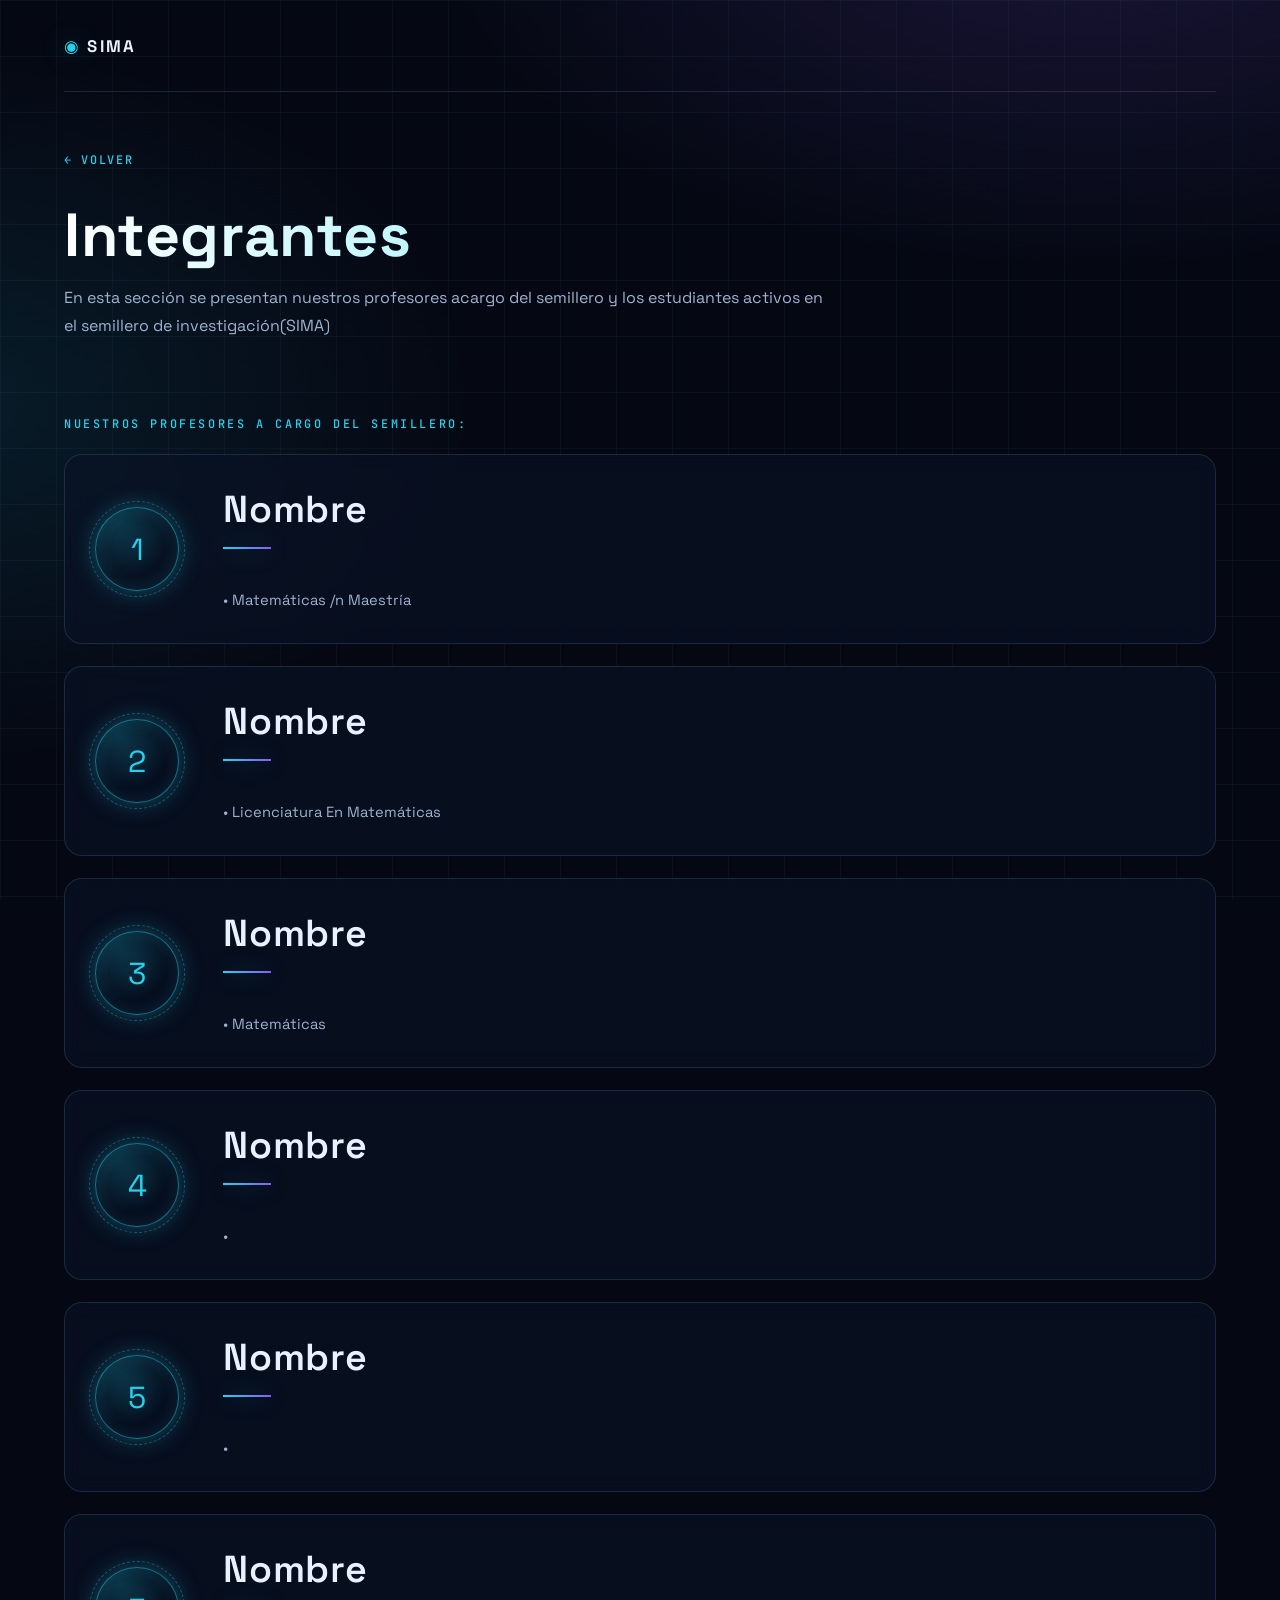
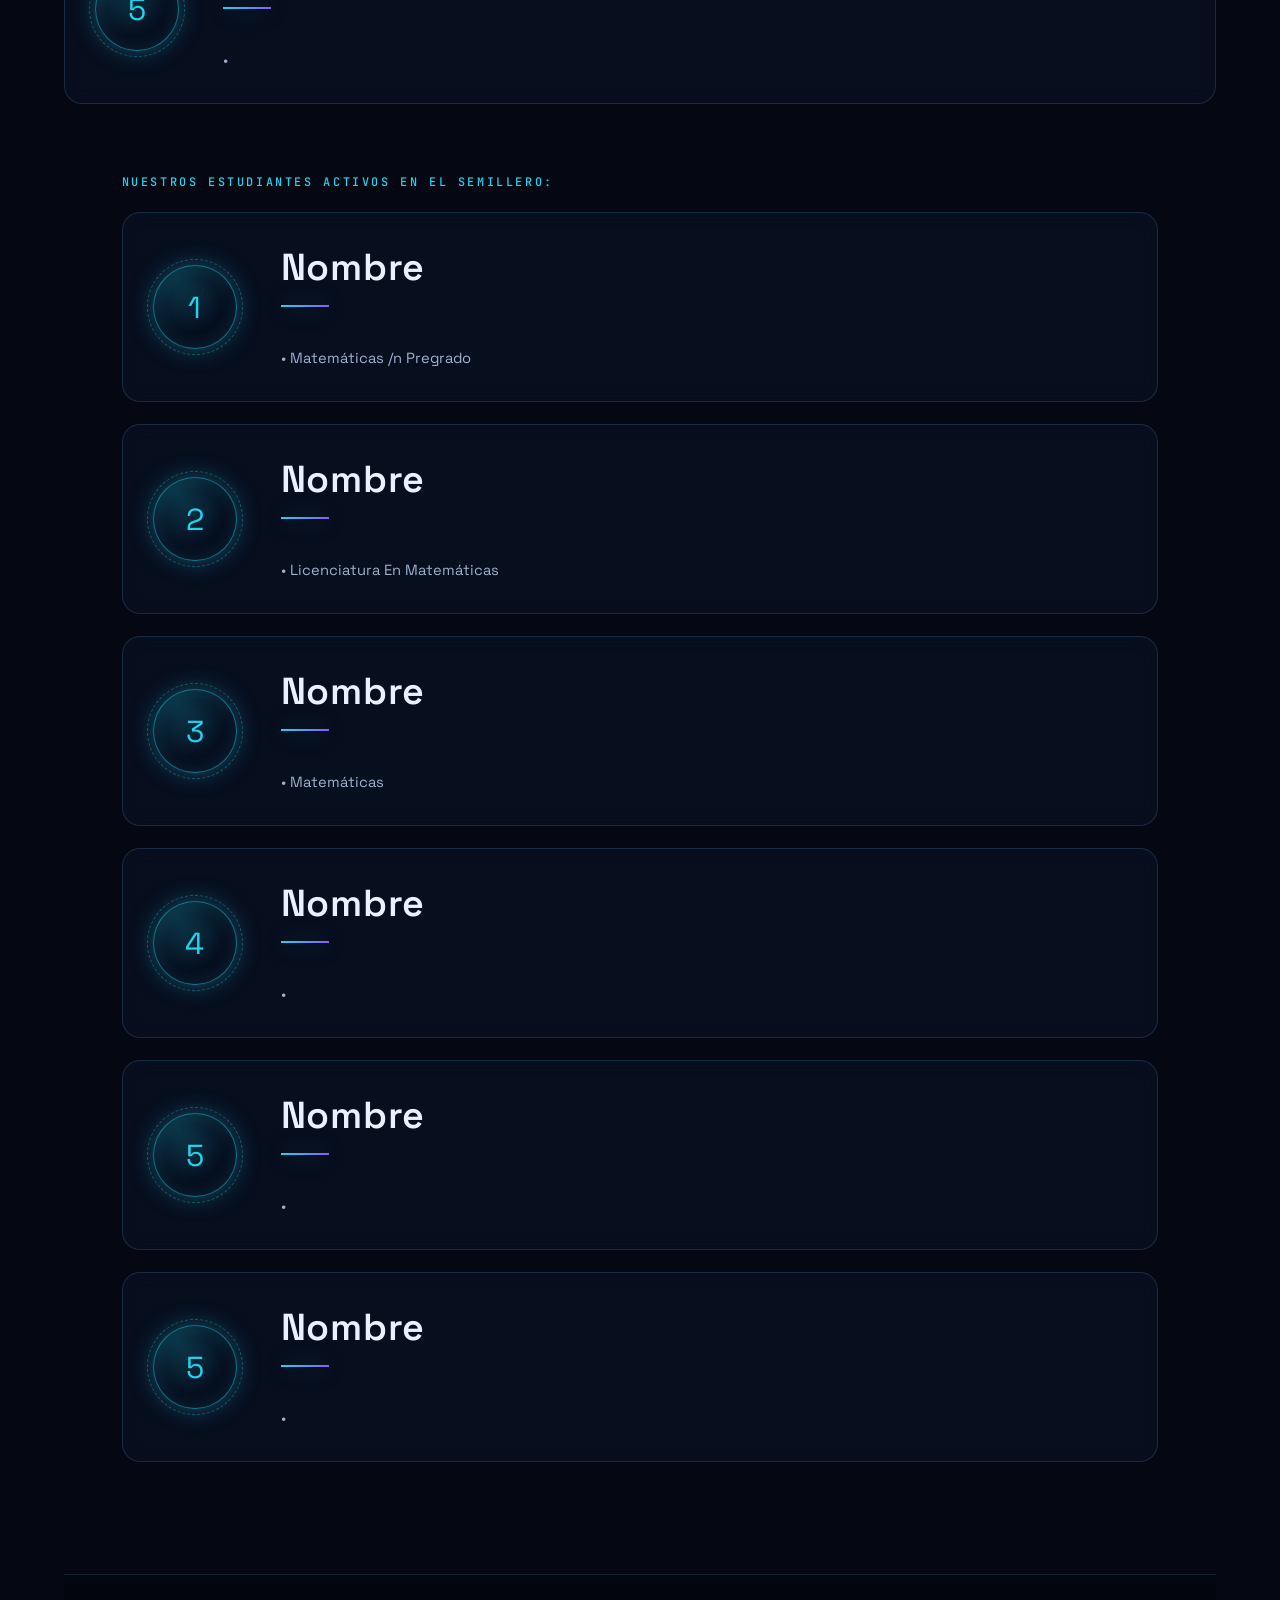
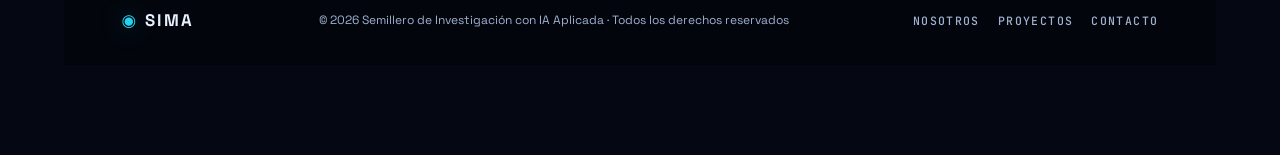
==== Integrantes.html @ 54bf596f "Update Integrantes.html cambio #111" ====
<!DOCTYPE html>
<html lang="es">
<head>
  <meta charset="UTF-8">
  <meta name="viewport" content="width=device-width, initial-scale=1.0">
  <title>Integrantes · Semillero de investigación con inteligencia artificial aplicada</title>

  <link rel="preconnect" href="https://fonts.googleapis.com">
  <link rel="preconnect" href="https://fonts.gstatic.com" crossorigin>
  <link href="https://fonts.googleapis.com/css2?family=JetBrains+Mono:wght@400;500;600;700&family=Space+Grotesk:wght@400;500;600;700&display=swap" rel="stylesheet">

  <link rel="stylesheet" href="style.css">
</head>

<body>

<nav class="nav container">
  <a class="brand" href="index.html">◉ <span>SIMA</span></a>
</nav>

<div class="container project-page-header">
  <a class="back-link" href="index.html#proyectos">← Volver</a>
  <div class="project-intro">
    <h1>Integrantes</h1>
    <p>En esta sección se presentan nuestros profesores acargo del semillero y los estudiantes activos en el semillero de investigación(SIMA) </p>
  </div>
</div>

<main class="container project-list">
  <h2 class="list-title">Nuestros Profesores A Cargo Del Semillero:</h2>

  <section class="info-section" id="nombre-1">
    <div class="info-icon">1</div>
    <div class="info-copy">
      <h2>Nombre</h2>
      <p>
• Matemáticas /n Maestría     
      </p>
    </div>
  </section>

  <section class="info-section" id="nombre-2">
    <div class="info-icon">2</div>
    <div class="info-copy">
      <h2>Nombre</h2>
      <p>
• Licenciatura En Matemáticas
      </p>
    </div>
  </section>

  <section class="info-section" id="nombre-3">
    <div class="info-icon">3</div>
    <div class="info-copy">
      <h2>Nombre</h2>
      <p>
• Matemáticas
      </p>
    </div>
  </section>

  <section class="info-section" id="nombre-4">
    <div class="info-icon">4</div>
    <div class="info-copy">
      <h2>Nombre</h2>
      <p>
• 
      </p>
    </div>
  </section>

  <section class="info-section" id="nombre-5">
    <div class="info-icon">5</div>
    <div class="info-copy">
      <h2>Nombre</h2>
      <p>
• 
      </p>
    </div>
  </section>

  <section class="info-section" id="nombre-6">
    <div class="info-icon">5</div>
    <div class="info-copy">
      <h2>Nombre</h2>
      <p>
• 
      </p>
    </div>
  </section>



<main class="container project-list">
  <h2 class="list-title">Nuestros Estudiantes Activos en El Semillero:</h2>

  <section class="info-section" id="nombre-1">
    <div class="info-icon">1</div>
    <div class="info-copy">
      <h2>Nombre</h2>
      <p>
• Matemáticas /n Pregrado     
      </p>
    </div>
  </section>
    <section class="info-section" id="nombre-2">
    <div class="info-icon">2</div>
    <div class="info-copy">
      <h2>Nombre</h2>
      <p>
• Licenciatura En Matemáticas
      </p>
    </div>
  </section>

  <section class="info-section" id="nombre-3">
    <div class="info-icon">3</div>
    <div class="info-copy">
      <h2>Nombre</h2>
      <p>
• Matemáticas
      </p>
    </div>
  </section>

  <section class="info-section" id="nombre-4">
    <div class="info-icon">4</div>
    <div class="info-copy">
      <h2>Nombre</h2>
      <p>
• 
      </p>
    </div>
  </section>

  <section class="info-section" id="nombre-5">
    <div class="info-icon">5</div>
    <div class="info-copy">
      <h2>Nombre</h2>
      <p>
• 
      </p>
    </div>
  </section>

  <section class="info-section" id="nombre-6">
    <div class="info-icon">5</div>
    <div class="info-copy">
      <h2>Nombre</h2>
      <p>
• 
      </p>
    </div>
  </section>

  
</main>

<footer>
  <div class="container footer-content">
    <div class="brand">◉ <span>SIMA</span></div>
    <p>© 2026 Semillero de Investigación con IA Aplicada · Todos los derechos reservados</p>
    <div class="footer-links">
      <a href="index.html#quienes-somos">Nosotros</a>
      <a href="index.html#proyectos">Proyectos</a>
      <a href="index.html#contactos">Contacto</a>
    </div>
  </div>
</footer>

</body>
</html>
---- style.css ----
:root {
  --bg: #050813;
  --panel: rgba(11, 18, 38, .62);
  --line: rgba(120, 200, 255, .16);
  --line-strong: rgba(34, 211, 238, .5);

  --cyan: #22d3ee;
  --blue: #3b82f6;
  --violet: #8b5cf6;

  --text: #e8f1ff;
  --muted: #9fb2d0;

  --glow: 0 0 24px rgba(34, 211, 238, .35);

  --font-sans: "Space Grotesk", "Segoe UI", system-ui, sans-serif;
  --font-mono: "JetBrains Mono", ui-monospace, "Cascadia Code", Consolas, monospace;
}

/* ---------- Base ---------- */

* {
  box-sizing: border-box;
}

html {
  scroll-behavior: smooth;
}

body {
  margin: 0;
  color: var(--text);
  font-family: var(--font-sans);
  -webkit-font-smoothing: antialiased;
  background:
    radial-gradient(1100px 600px at 85% -10%, rgba(139, 92, 246, .16), transparent 60%),
    radial-gradient(900px 600px at -5% 45%, rgba(34, 211, 238, .10), transparent 60%),
    linear-gradient(rgba(120, 200, 255, .045) 1px, transparent 1px) 0 0 / 56px 56px,
    linear-gradient(90deg, rgba(120, 200, 255, .045) 1px, transparent 1px) 0 0 / 56px 56px,
    var(--bg);
  background-attachment: fixed;
}

.container {
  width: min(1180px, 90%);
  margin: auto;
}

a {
  color: inherit;
  text-decoration: none;
}

:focus-visible {
  outline: 2px solid var(--cyan);
  outline-offset: 3px;
}

::selection {
  background: rgba(34, 211, 238, .35);
  color: #fff;
}

/* Esquinas tipo HUD (se reutilizan en tarjetas, imágenes, formulario y modal) */
.destination-card::after,
.info-image::after,
.contact-form::after,
.card-modal::after {
  content: "";
  position: absolute;
  inset: 8px;
  pointer-events: none;
  opacity: .75;
  background:
    linear-gradient(var(--cyan), var(--cyan)) top left / 16px 1px no-repeat,
    linear-gradient(var(--cyan), var(--cyan)) top left / 1px 16px no-repeat,
    linear-gradient(var(--cyan), var(--cyan)) bottom right / 16px 1px no-repeat,
    linear-gradient(var(--cyan), var(--cyan)) bottom right / 1px 16px no-repeat;
}

/* ---------- Hero ---------- */

.hero {
  min-height: 780px;
  position: relative;
  isolation: isolate;
  background:
    radial-gradient(800px 480px at 8% 6%, rgba(34, 211, 238, .22), transparent 60%),
    radial-gradient(760px 480px at 92% 16%, rgba(139, 92, 246, .28), transparent 60%),
    linear-gradient(
      180deg,
      rgba(5, 8, 19, .5) 0%,
      rgba(6, 12, 34, .55) 45%,
      var(--bg) 98%
    ),
    url("https://images.unsplash.com/photo-1523961131990-5ea7c61b2107?auto=format&fit=crop&w=2000&q=90") center / cover;
}

/* Líneas de escaneo muy sutiles */
.hero::after {
  content: "";
  position: absolute;
  inset: 0;
  z-index: -1;
  pointer-events: none;
  background: repeating-linear-gradient(
    0deg,
    rgba(160, 220, 255, .035) 0 1px,
    transparent 1px 4px
  );
}

.nav {
  height: 92px;
  display: flex;
  align-items: center;
  justify-content: space-between;
  gap: 25px;
  position: relative;
  z-index: 2;
  border-bottom: 1px solid var(--line);
}

.brand {
  font-weight: 700;
  letter-spacing: .14em;
  font-size: 1.05rem;
  white-space: nowrap;
  color: var(--cyan);
  text-shadow: var(--glow);
}

.brand span {
  color: var(--text);
  text-shadow: none;
}

.nav-links {
  display: flex;
  gap: 24px;
  font: 500 .74rem var(--font-mono);
  letter-spacing: .14em;
  text-transform: uppercase;
  color: var(--muted);
}

.nav-links a {
  position: relative;
  padding: 6px 0;
  transition: color .25s;
}

.nav-links a::after {
  content: "";
  position: absolute;
  left: 0;
  bottom: 0;
  width: 100%;
  height: 1px;
  background: var(--cyan);
  box-shadow: var(--glow);
  transform: scaleX(0);
  transform-origin: left;
  transition: transform .25s;
}

.nav-links a:hover {
  color: var(--text);
}

.nav-links a:hover::after {
  transform: scaleX(1);
}

.hero-content {
  padding-top: 52px;
  position: relative;
  z-index: 1;
}

.eyebrow {
  display: flex;
  align-items: center;
  gap: 12px;
  margin: 0 0 14px;
  font: 500 .7rem var(--font-mono);
  letter-spacing: .28em;
  text-transform: uppercase;
  color: var(--cyan);
}

.eyebrow::before {
  content: "";
  width: 34px;
  height: 1px;
  background: var(--cyan);
  box-shadow: var(--glow);
}

.hero h1 {
  margin: 0;
  font-family: var(--font-sans);
  font-weight: 700;
  font-size: clamp(5rem, 13vw, 11rem);
  line-height: .9;
  letter-spacing: .02em;
  background: linear-gradient(100deg, #ffffff 0%, #a5f3fc 32%, #22d3ee 58%, #8b5cf6 100%);
  -webkit-background-clip: text;
  background-clip: text;
  -webkit-text-fill-color: transparent;
  color: transparent;
  filter: drop-shadow(0 0 28px rgba(34, 211, 238, .35));
}

.hero-copy {
  max-width: 460px;
  margin: 22px 0;
  padding-left: 16px;
  border-left: 2px solid var(--cyan);
  font-size: 1.05rem;
  line-height: 1.6;
  color: #d4e3fb;
}

.socials {
  position: absolute;
  right: 4%;
  top: 130px;
  display: grid;
  gap: 14px;
  z-index: 2;
}

.socials a,
.social-row a {
  width: 36px;
  height: 36px;
  display: grid;
  place-items: center;
  color: var(--cyan);
  background: rgba(34, 211, 238, .06);
  border: 1px solid var(--line-strong);
  border-radius: 10px;
  transition: background .2s, box-shadow .2s, transform .2s;
}

.socials a:hover,
.social-row a:hover {
  background: rgba(34, 211, 238, .18);
  box-shadow: var(--glow);
  transform: translateY(-2px);
}

.destination-grid {
  display: grid;
  grid-template-columns: repeat(5, 1fr);
  gap: 16px;
  position: absolute;
  left: 50%;
  transform: translateX(-50%);
  bottom: 42px;
  counter-reset: card;
}

.destination-card {
  position: relative;
  height: 220px;
  padding: 20px;
  display: flex;
  align-items: end;
  overflow: hidden;
  cursor: pointer;
  background-size: cover;
  background-position: center;
  border: 1px solid var(--line);
  border-radius: 16px;
  counter-increment: card;
  transition: transform .25s, border-color .25s, box-shadow .25s;
}

/* Velo oscuro + tinte cian para que el texto siempre se lea */
.destination-card::before {
  content: "";
  position: absolute;
  inset: 0;
  background: linear-gradient(
    to top,
    rgba(5, 8, 19, .96) 6%,
    rgba(5, 8, 19, .45) 58%,
    rgba(34, 211, 238, .10) 100%
  );
}

.destination-card > div {
  position: relative;
  z-index: 1;
}

.destination-card:hover,
.destination-card:focus-visible {
  transform: translateY(-8px);
  border-color: var(--line-strong);
  box-shadow: 0 0 0 1px rgba(34, 211, 238, .25), 0 22px 50px -14px rgba(34, 211, 238, .4);
}

.destination-card h3 {
  margin: 0 0 7px;
  font-size: 1.05rem;
  font-weight: 600;
  letter-spacing: .01em;
}

.destination-card h3::before {
  display: block;
  margin-bottom: 6px;
  font: 500 .66rem var(--font-mono);
  letter-spacing: .22em;
  color: var(--cyan);
}

.destination-card p {
  margin: 0;
  font-size: .8rem;
  line-height: 1.5;
  color: #c3d4ee;
}

/* ---------- Secciones de información ---------- */

.main {
  padding: 56px 0 64px;
}

.main .container,
.project-list {
  counter-reset: sec;
}

.info-section {
  position: relative;
  display: grid;
  grid-template-columns: 100px 1.05fr 1fr;
  gap: 28px;
  align-items: center;
  margin-bottom: 22px;
  padding: 30px;
  background: var(--panel);
  backdrop-filter: blur(10px);
  border: 1px solid var(--line);
  border-radius: 18px;
  transition: border-color .25s, box-shadow .25s;
}

.info-section:hover {
  border-color: var(--line-strong);
  box-shadow: 0 0 0 1px rgba(34, 211, 238, .12), 0 26px 60px -26px rgba(34, 211, 238, .4);
}

.info-icon {
  position: relative;
  width: 84px;
  height: 84px;
  display: grid;
  place-items: center;
  font-size: 1.9rem;
  color: var(--cyan);
  text-shadow: var(--glow);
  background: radial-gradient(circle at 30% 20%, rgba(34, 211, 238, .2), transparent 62%);
  border: 1px solid var(--line-strong);
  border-radius: 50%;
  box-shadow: var(--glow), inset 0 0 18px rgba(34, 211, 238, .12);
}

/* Anillo giratorio alrededor del ícono */
.info-icon::after {
  content: "";
  position: absolute;
  inset: -7px;
  border: 1px dashed rgba(34, 211, 238, .35);
  border-radius: 50%;
  animation: spin 24s linear infinite;
}

@keyframes spin {
  to {
    transform: rotate(360deg);
  }
}

.info-copy h2,
.contact-info h2 {
  margin: 0;
  font-size: clamp(1.7rem, 3vw, 2.35rem);
  font-weight: 600;
  letter-spacing: .02em;
}

.info-copy h2::before {
  display: block;
  margin-bottom: 8px;
  font: 500 .72rem var(--font-mono);
  letter-spacing: .2em;
  color: var(--cyan);
}

.info-copy h2::after {
  content: "";
  display: block;
  width: 48px;
  height: 2px;
  margin: 14px 0;
  background: linear-gradient(90deg, var(--cyan), var(--violet));
  box-shadow: var(--glow);
}

.info-copy p {
  margin: 0;
  max-width: 520px;
  white-space: pre-line;
  font-size: .92rem;
  line-height: 1.7;
  color: var(--muted);
}

/* Título de sección que enlaza a su página: toda la tarjeta es clicable */
.section-link {
  color: inherit;
}

.section-link::after {
  content: "";
  position: absolute;
  inset: 0;
  z-index: 2;
  border-radius: 18px;
}

.section-link:focus-visible {
  outline: none;
}

.section-link:focus-visible::after {
  outline: 2px solid var(--cyan);
  outline-offset: 3px;
}

.section-link:hover h2 {
  color: var(--cyan);
}

.info-section:has(.section-link) .info-copy p::after {
  display: block;
  margin-top: 16px;
  font: 500 .7rem var(--font-mono);
  letter-spacing: .16em;
  text-transform: uppercase;
  color: var(--cyan);
}

.info-image {
  position: relative;
  height: 170px;
  overflow: hidden;
  background-position: center;
  background-size: cover;
  border: 1px solid var(--line);
  border-radius: 12px;
}

.info-image::before {
  content: "";
  position: absolute;
  inset: 0;
  background:
    linear-gradient(180deg, transparent 45%, rgba(5, 8, 19, .6)),
    linear-gradient(135deg, rgba(34, 211, 238, .16), rgba(139, 92, 246, .2));
}

/* ---------- Contacto ---------- */

.contact-section {
  padding: 90px 0;
  border-top: 1px solid var(--line);
  background:
    radial-gradient(700px 420px at 92% 100%, rgba(139, 92, 246, .26), transparent 60%),
    linear-gradient(90deg, rgba(5, 8, 19, .94), rgba(5, 8, 19, .7)),
    url("https://images.unsplash.com/photo-1655393001768-d946c97d6fd1?auto=format&fit=crop&w=2000&q=90") center / cover;
}

.contact-layout {
  display: grid;
  grid-template-columns: 1fr 1.2fr;
  gap: 70px;
}

/* (el nombre de clase se conserva por compatibilidad; ahora es una línea cian → violeta) */
.gold-line {
  width: 55px;
  height: 2px;
  margin: 15px 0 26px;
  background: linear-gradient(90deg, var(--cyan), var(--violet));
  box-shadow: var(--glow);
}

.contact-info ul {
  list-style: none;
  padding: 0;
  margin: 0;
  display: grid;
  gap: 19px;
  color: #d4e3fb;
}

.contact-info li span {
  display: inline-block;
  width: 28px;
  font-size: 1.2rem;
  color: var(--cyan);
}

.follow {
  margin-top: 34px;
  font: 500 .72rem var(--font-mono);
  letter-spacing: .16em;
  text-transform: uppercase;
  color: var(--muted);
}

.social-row {
  display: flex;
  gap: 12px;
}

.contact-form {
  position: relative;
  display: grid;
  gap: 12px;
  padding: 32px;
  background: rgba(10, 16, 36, .7);
  backdrop-filter: blur(12px);
  border: 1px solid var(--line);
  border-radius: 18px;
}

.contact-form h3 {
  margin: 0 0 8px;
  font-size: 1.55rem;
  font-weight: 600;
}

.contact-form input,
.contact-form textarea {
  width: 100%;
  padding: 13px 14px;
  font: inherit;
  font-size: .88rem;
  color: var(--text);
  background: rgba(5, 8, 19, .65);
  border: 1px solid var(--line);
  border-radius: 10px;
  outline: none;
  transition: border-color .2s, box-shadow .2s;
}

.contact-form input::placeholder,
.contact-form textarea::placeholder {
  color: #7f93b3;
}

.contact-form input:focus,
.contact-form textarea:focus {
  border-color: var(--cyan);
  box-shadow: 0 0 0 3px rgba(34, 211, 238, .18);
}

.contact-form button {
  padding: 14px;
  font: 700 .8rem var(--font-mono);
  letter-spacing: .18em;
  text-transform: uppercase;
  color: #031018;
  cursor: pointer;
  background: linear-gradient(90deg, var(--cyan), var(--blue));
  border: 0;
  border-radius: 10px;
  transition: filter .2s, transform .2s, box-shadow .2s;
}

.contact-form button:hover {
  filter: brightness(1.1);
  transform: translateY(-1px);
  box-shadow: var(--glow);
}

/* ---------- Páginas internas ---------- */

.project-page-header {
  padding: 56px 0 28px;
}

.back-link {
  display: inline-flex;
  align-items: center;
  gap: 8px;
  margin-bottom: 28px;
  font: 500 .74rem var(--font-mono);
  letter-spacing: .14em;
  text-transform: uppercase;
  color: var(--cyan);
  transition: transform .2s, text-shadow .2s;
}

.back-link:hover {
  transform: translateX(-4px);
  text-shadow: var(--glow);
}

.project-page-header h1 {
  margin: 0 0 10px;
  font-family: var(--font-sans);
  font-weight: 700;
  font-size: clamp(2.4rem, 6vw, 3.8rem);
  letter-spacing: .01em;
  background: linear-gradient(100deg, #ffffff 0%, #a5f3fc 45%, #22d3ee 100%);
  -webkit-background-clip: text;
  background-clip: text;
  -webkit-text-fill-color: transparent;
  color: transparent;
}

.project-intro p {
  max-width: 760px;
  margin: 0;
  font-size: 1rem;
  line-height: 1.75;
  color: var(--muted);
}

.project-list {
  padding: 8px 0 90px;
}

.list-title {
  margin: 40px 0 22px;
  font: 500 .74rem var(--font-mono);
  letter-spacing: .22em;
  text-transform: uppercase;
  color: var(--cyan);
}

.project-page-body {
  min-height: 160px;
  padding: 30px 0 110px;
  border-top: 1px solid var(--line);
  font-size: .95rem;
  line-height: 1.7;
  color: var(--muted);
}

/* ---------- Modal ---------- */

body.modal-open {
  overflow: hidden;
}

.card-modal-overlay {
  position: fixed;
  inset: 0;
  z-index: 100;
  display: flex;
  align-items: center;
  justify-content: center;
  padding: 24px;
  background: rgba(3, 5, 12, .8);
  backdrop-filter: blur(8px);
  opacity: 0;
  pointer-events: none;
  transition: opacity .25s ease;
}

.card-modal-overlay.is-open {
  opacity: 1;
  pointer-events: auto;
}

.card-modal {
  position: relative;
  width: min(580px, 100%);
  padding: 46px 40px;
  background: linear-gradient(160deg, rgba(14, 24, 52, .97), rgba(7, 11, 26, .98));
  border: 1px solid var(--line-strong);
  border-radius: 18px;
  box-shadow: var(--glow), 0 40px 90px -30px rgba(0, 0, 0, .8);
  transform: translateY(14px);
  transition: transform .25s ease;
}

.card-modal-overlay.is-open .card-modal {
  transform: translateY(0);
}

.card-modal h2 {
  margin: 0;
  font-size: clamp(1.6rem, 3vw, 2.1rem);
  font-weight: 600;
  letter-spacing: .02em;
}

.card-modal .modal-body {
  margin: 0;
  white-space: pre-line;
  font-size: .95rem;
  line-height: 1.75;
  color: var(--muted);
}

.card-modal-close {
  position: absolute;
  top: 18px;
  right: 18px;
  z-index: 1;
  width: 36px;
  height: 36px;
  display: grid;
  place-items: center;
  font-size: 1rem;
  color: var(--text);
  cursor: pointer;
  background: transparent;
  border: 1px solid var(--line-strong);
  border-radius: 10px;
  transition: background .2s, box-shadow .2s, color .2s;
}

.card-modal-close:hover,
.card-modal-close:focus-visible {
  color: var(--cyan);
  background: rgba(34, 211, 238, .12);
  box-shadow: var(--glow);
}

/* ---------- Footer ---------- */

footer {
  padding: 25px 0;
  background: #03050c;
  border-top: 1px solid var(--line);
}

.footer-content {
  display: flex;
  justify-content: space-between;
  align-items: center;
  gap: 20px;
  font-size: .75rem;
  color: var(--muted);
}

.footer-links {
  display: flex;
  gap: 18px;
  font: 500 .72rem var(--font-mono);
  letter-spacing: .12em;
  text-transform: uppercase;
}

.footer-links a {
  transition: color .2s;
}

.footer-links a:hover {
  color: var(--cyan);
}

/* ---------- Responsive ---------- */

@media (max-width: 900px) {
  /* Antes el menú desaparecía en pantallas pequeñas: ahora se desplaza horizontalmente */
  .nav {
    height: auto;
    flex-wrap: wrap;
    gap: 12px;
    padding: 16px 0 10px;
  }

  .nav-links {
    order: 3;
    width: 100%;
    gap: 22px;
    overflow-x: auto;
    white-space: nowrap;
    padding-bottom: 8px;
    scrollbar-width: none;
  }

  .nav-links::-webkit-scrollbar {
    display: none;
  }

  .destination-grid {
    position: relative;
    left: auto;
    bottom: auto;
    transform: none;
    padding-top: 90px;
    padding-bottom: 25px;
    grid-template-columns: repeat(2, 1fr);
  }

  .destination-card {
    height: 180px;
  }

  .hero {
    min-height: auto;
  }

  .info-section {
    grid-template-columns: 76px 1fr;
    padding: 24px;
  }

  .info-icon {
    width: 64px;
    height: 64px;
    font-size: 1.5rem;
  }

  .info-image {
    grid-column: 2;
    height: 220px;
  }

  .contact-layout {
    grid-template-columns: 1fr;
    gap: 35px;
  }

  .socials {
    display: none;
  }
}

@media (max-width: 560px) {
  .brand {
    font-size: .85rem;
  }

  .hero-content {
    padding-top: 25px;
  }

  .destination-grid {
    grid-template-columns: 1fr;
    padding-top: 40px;
  }

  .destination-card {
    height: 150px;
  }

  .info-section {
    grid-template-columns: 1fr;
    gap: 22px;
    padding: 22px;
  }

  .info-image {
    grid-column: auto;
  }

  .contact-section {
    padding: 55px 0;
  }

  .contact-form {
    padding: 24px;
  }

  .card-modal {
    padding: 44px 24px 30px;
  }

  .footer-content {
    flex-direction: column;
    text-align: center;
  }
}

@media (prefers-reduced-motion: reduce) {
  html {
    scroll-behavior: auto;
  }

  .info-icon::after {
    animation: none;
  }

  * {
    transition-duration: .01ms !important;
  }
}
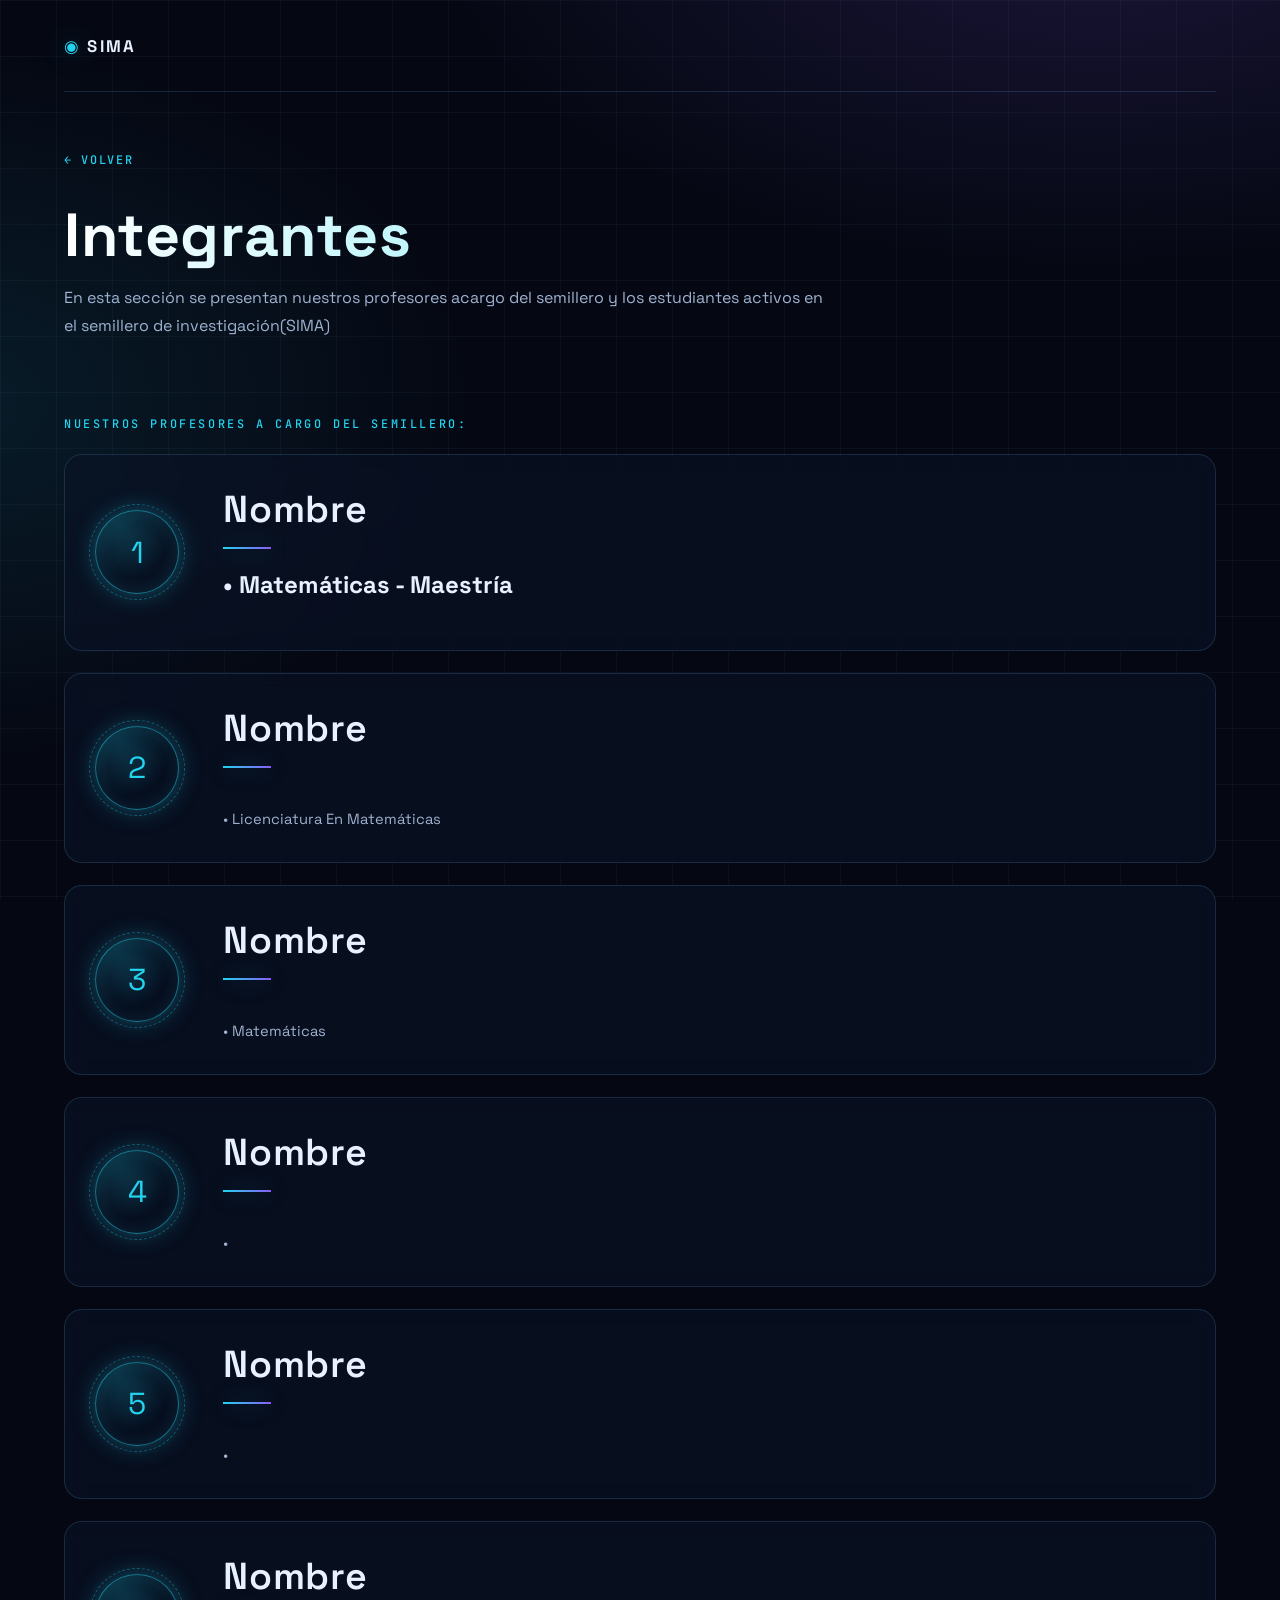
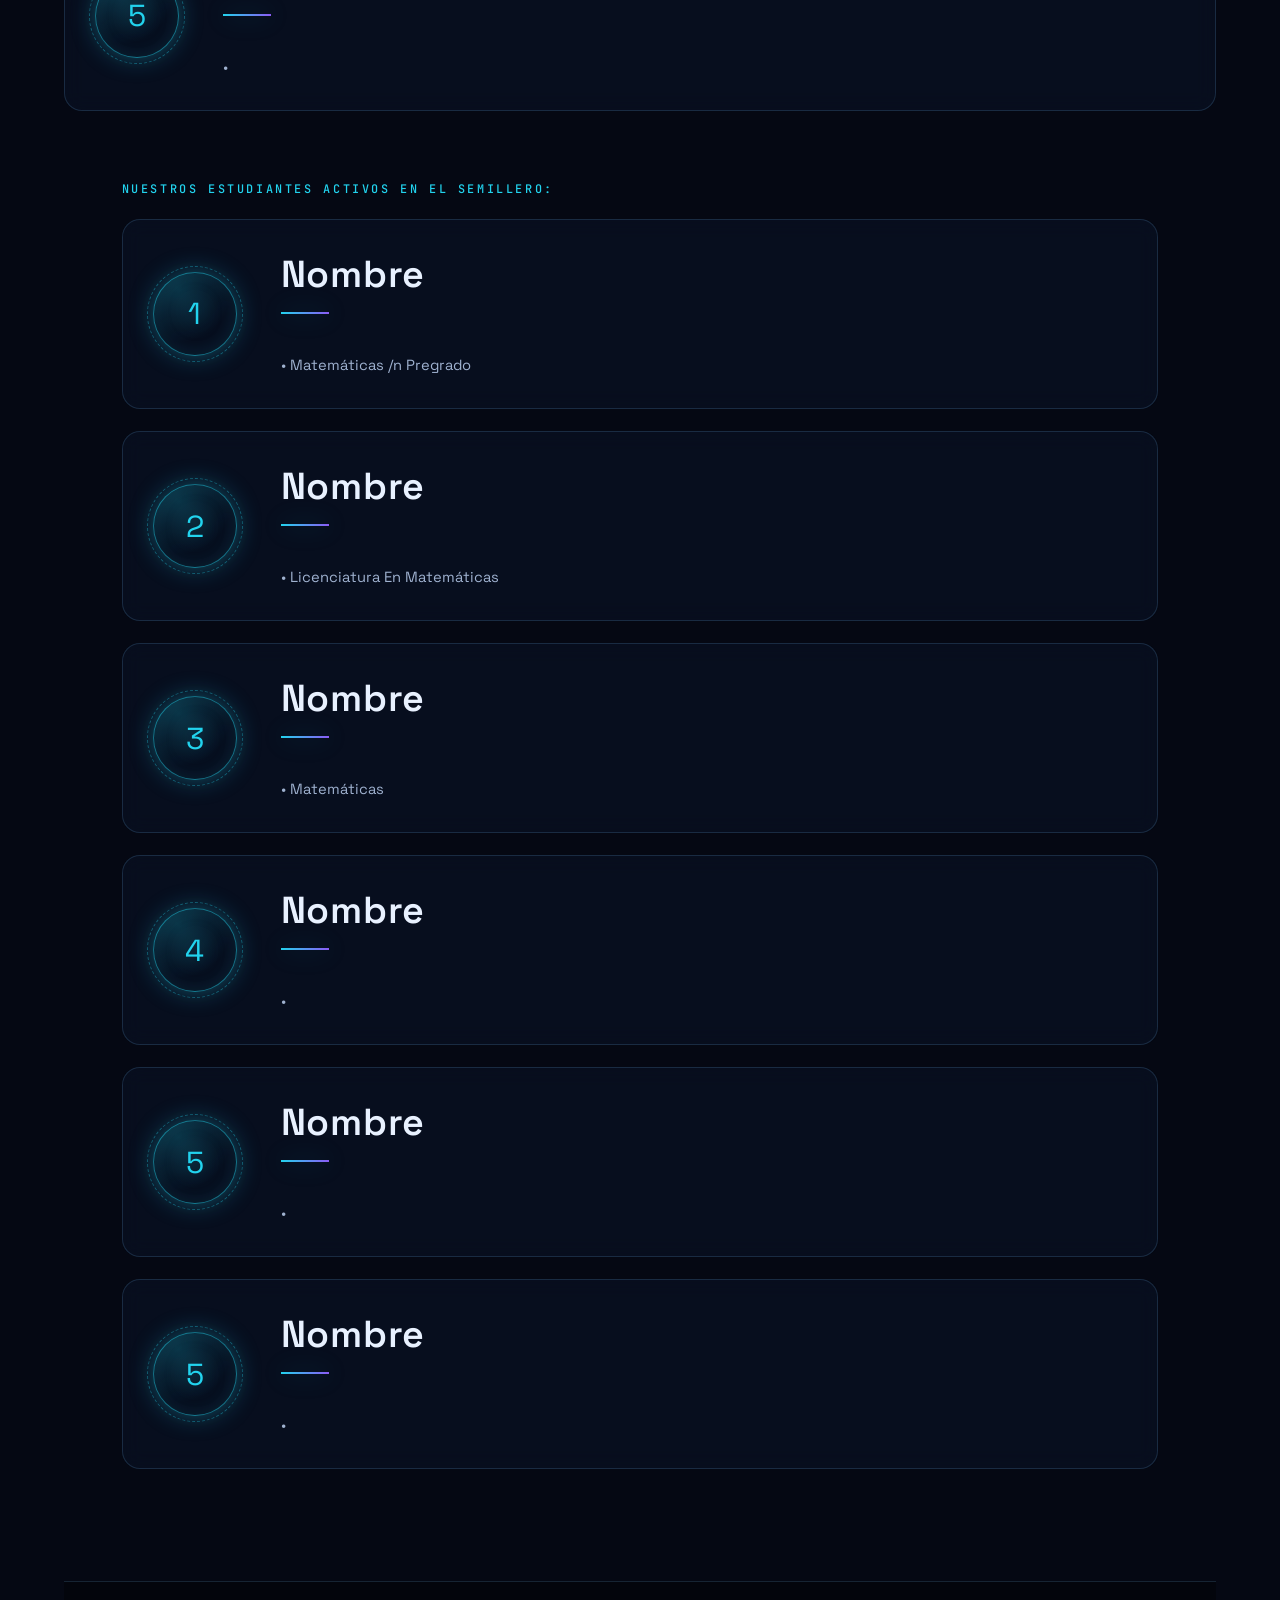
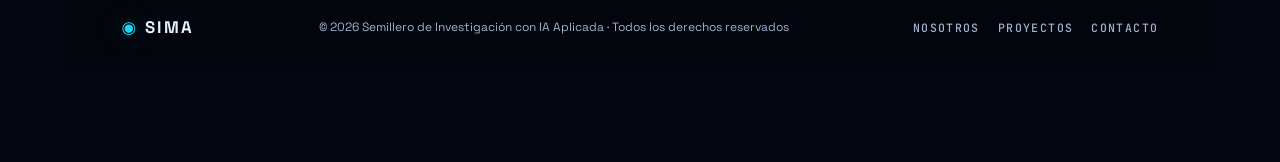
==== commit db6a30f2: "Update Integrantes.html cambio #112" ====
--- a/Integrantes.html
+++ b/Integrantes.html
@@ -33,9 +33,9 @@
     <div class="info-icon">1</div>
     <div class="info-copy">
       <h2>Nombre</h2>
-      <p>
-• Matemáticas /n Maestría     
-      </p>
+      <h1>
+• Matemáticas - Maestría     
+      </h1>
     </div>
   </section>
 
@@ -44,7 +44,7 @@
     <div class="info-copy">
       <h2>Nombre</h2>
       <p>
-• Licenciatura En Matemáticas
+• Licenciatura En Matemáticas 
       </p>
     </div>
   </section>
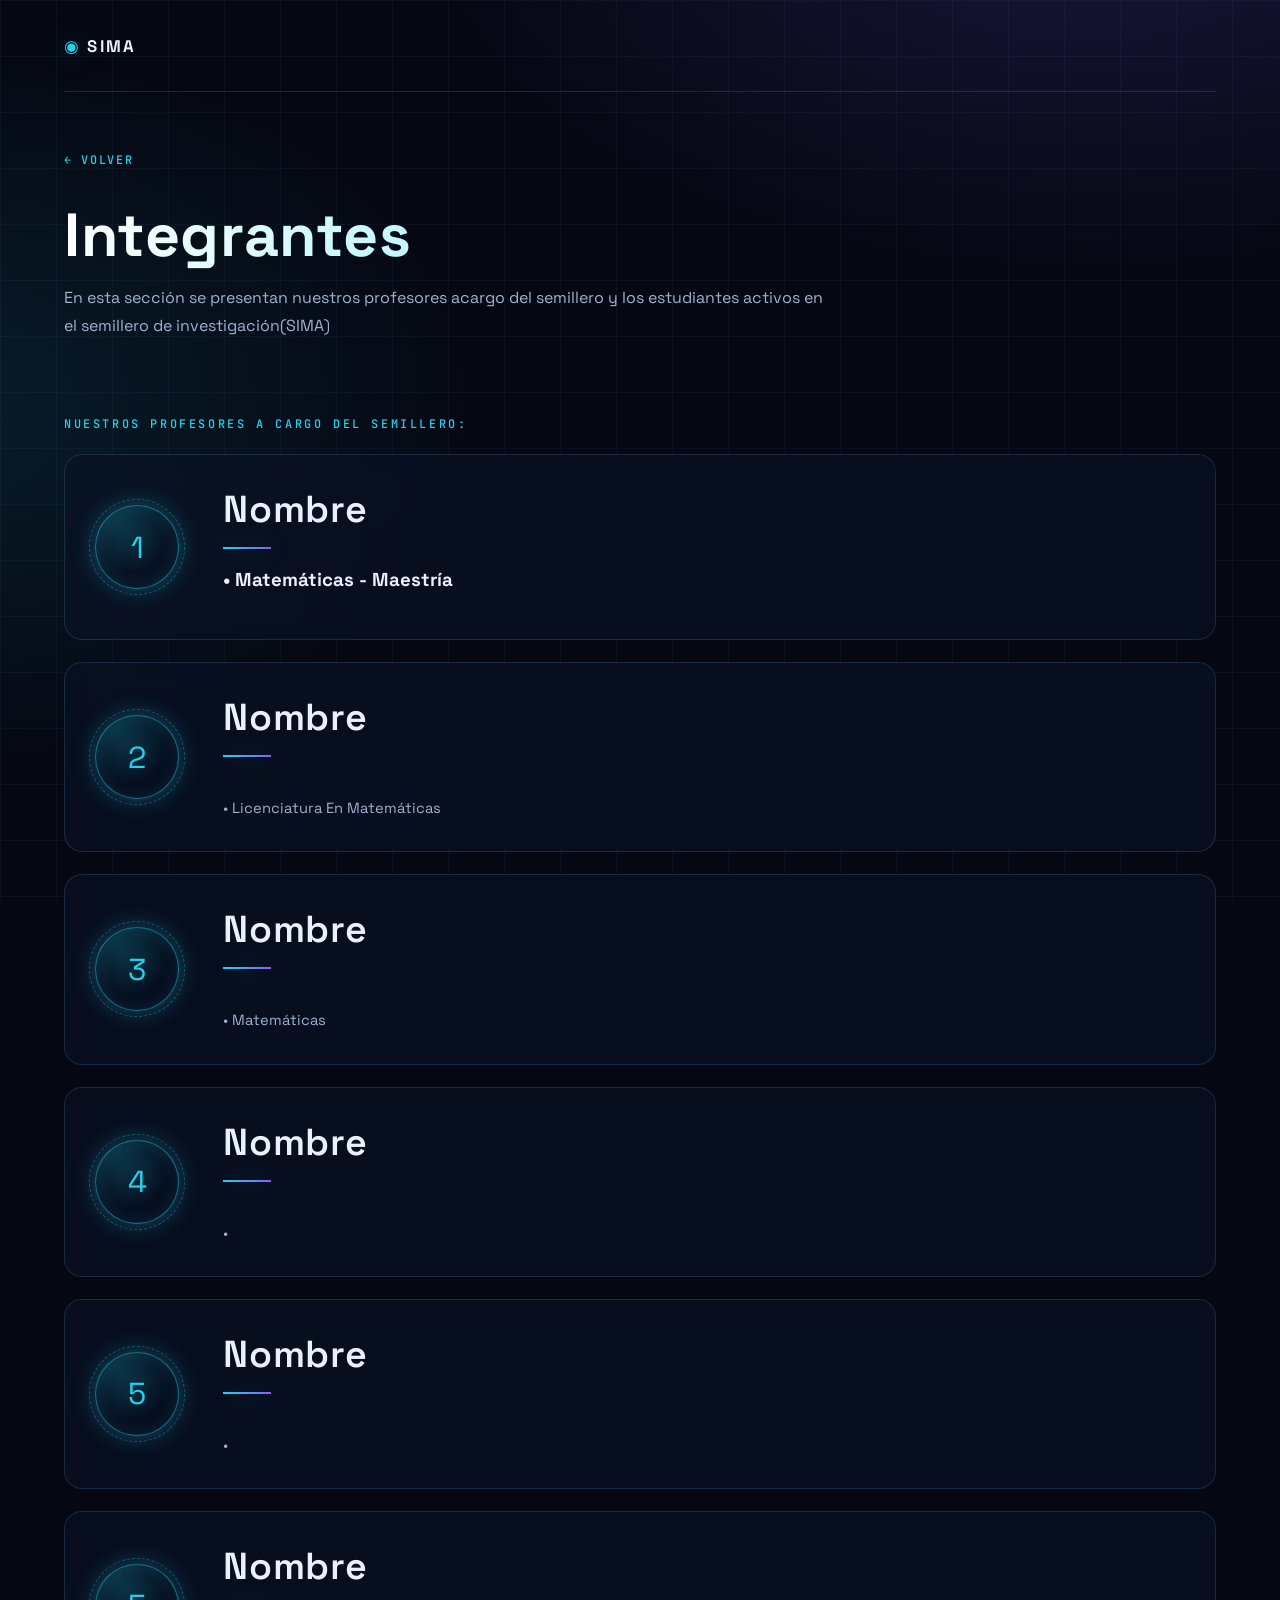
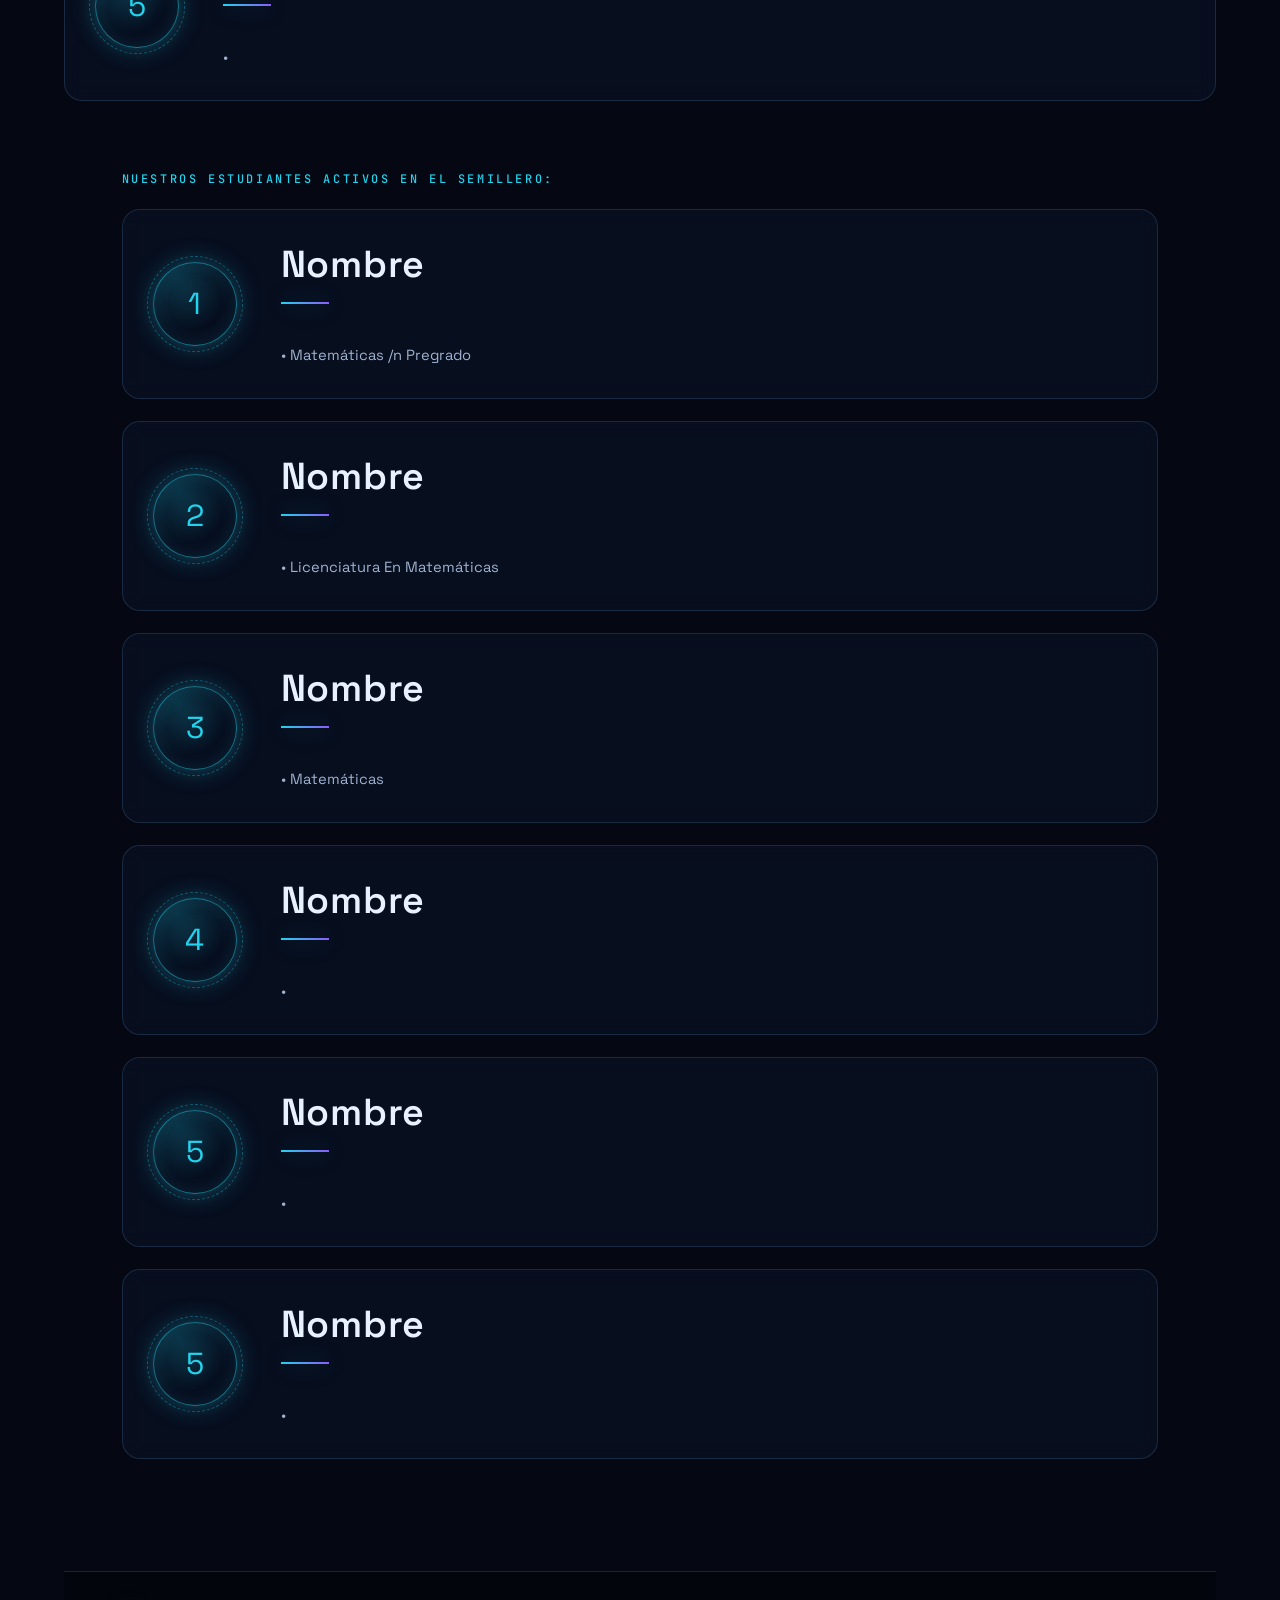
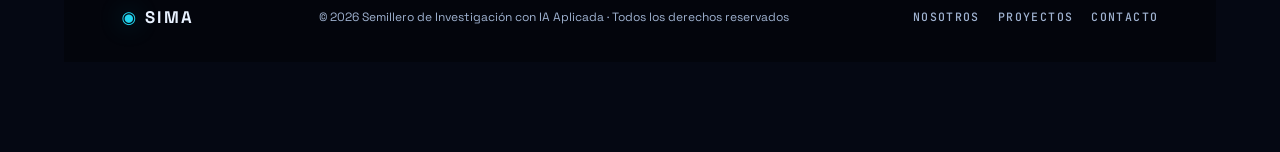
==== commit 51dae879: "Update Integrantes.html cambio #113" ====
--- a/Integrantes.html
+++ b/Integrantes.html
@@ -33,9 +33,9 @@
     <div class="info-icon">1</div>
     <div class="info-copy">
       <h2>Nombre</h2>
-      <h1>
+      <h3>
 • Matemáticas - Maestría     
-      </h1>
+      </h3>
     </div>
   </section>
 
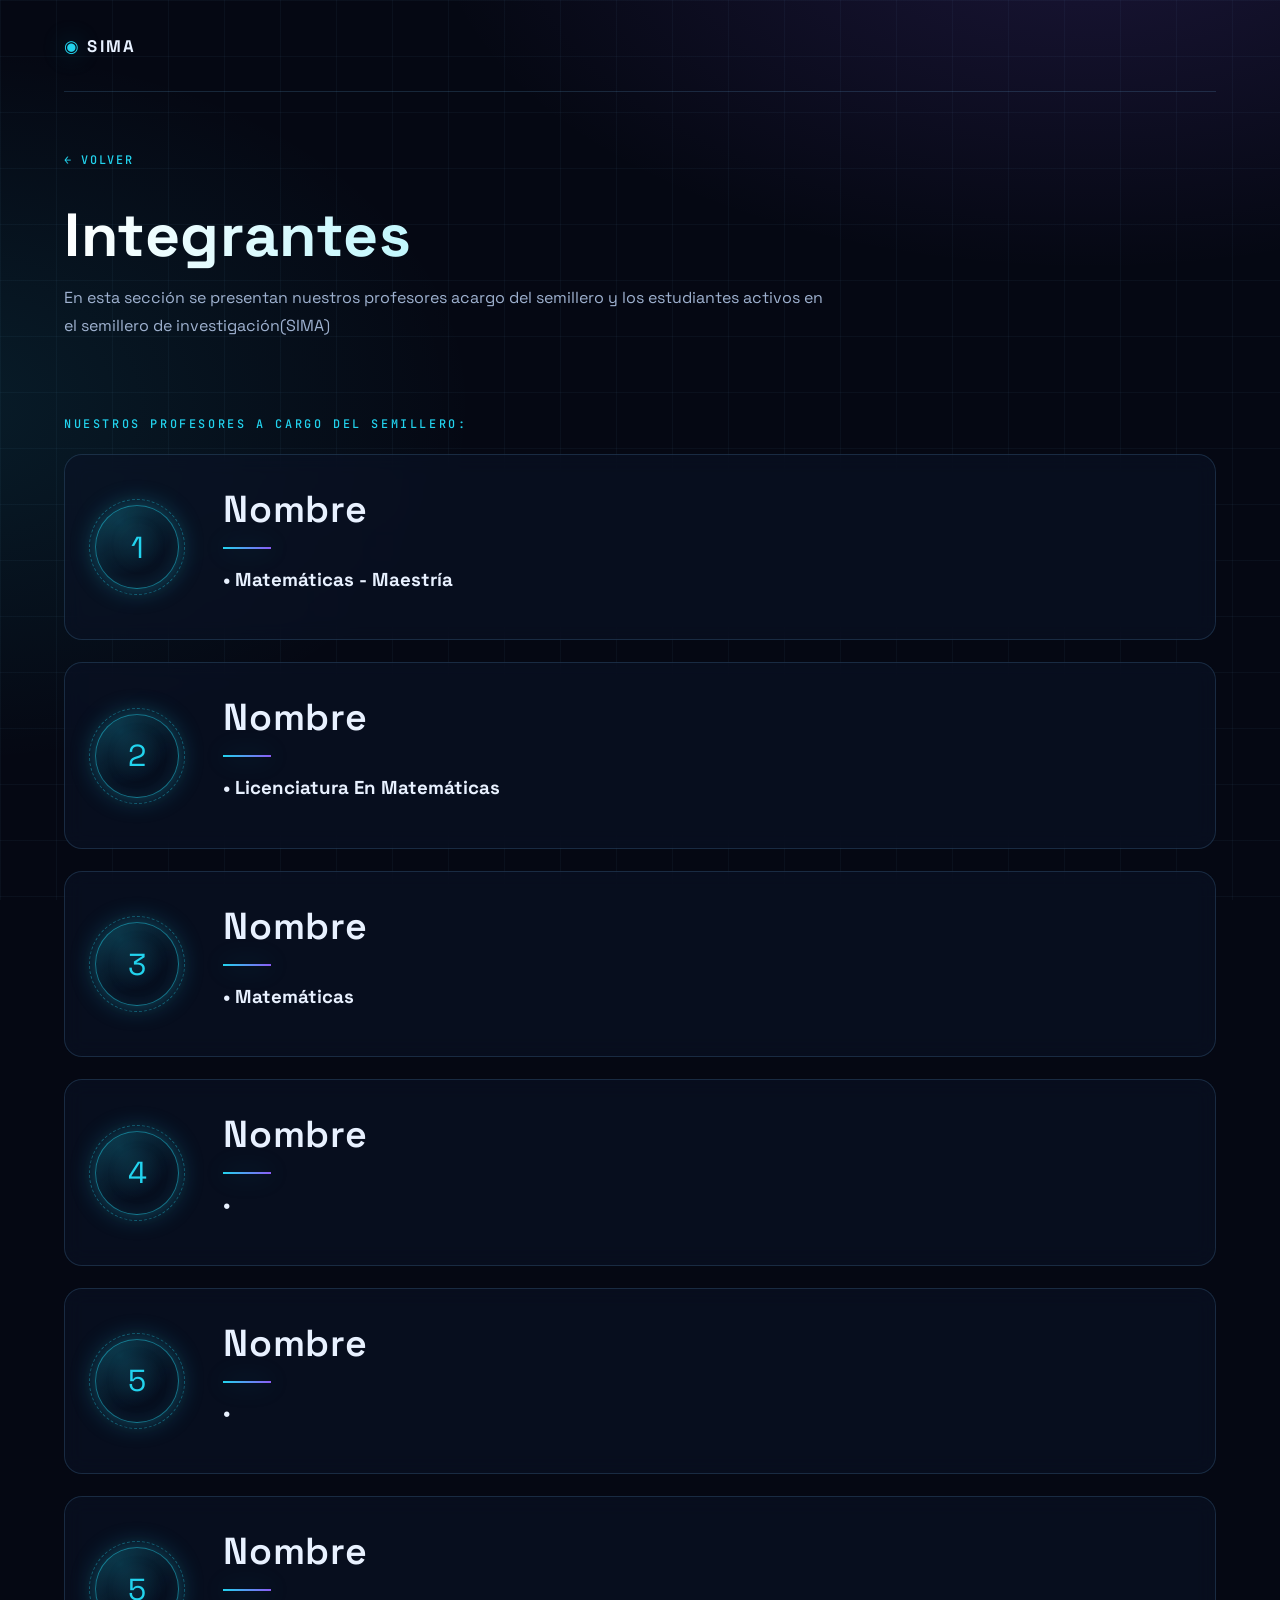
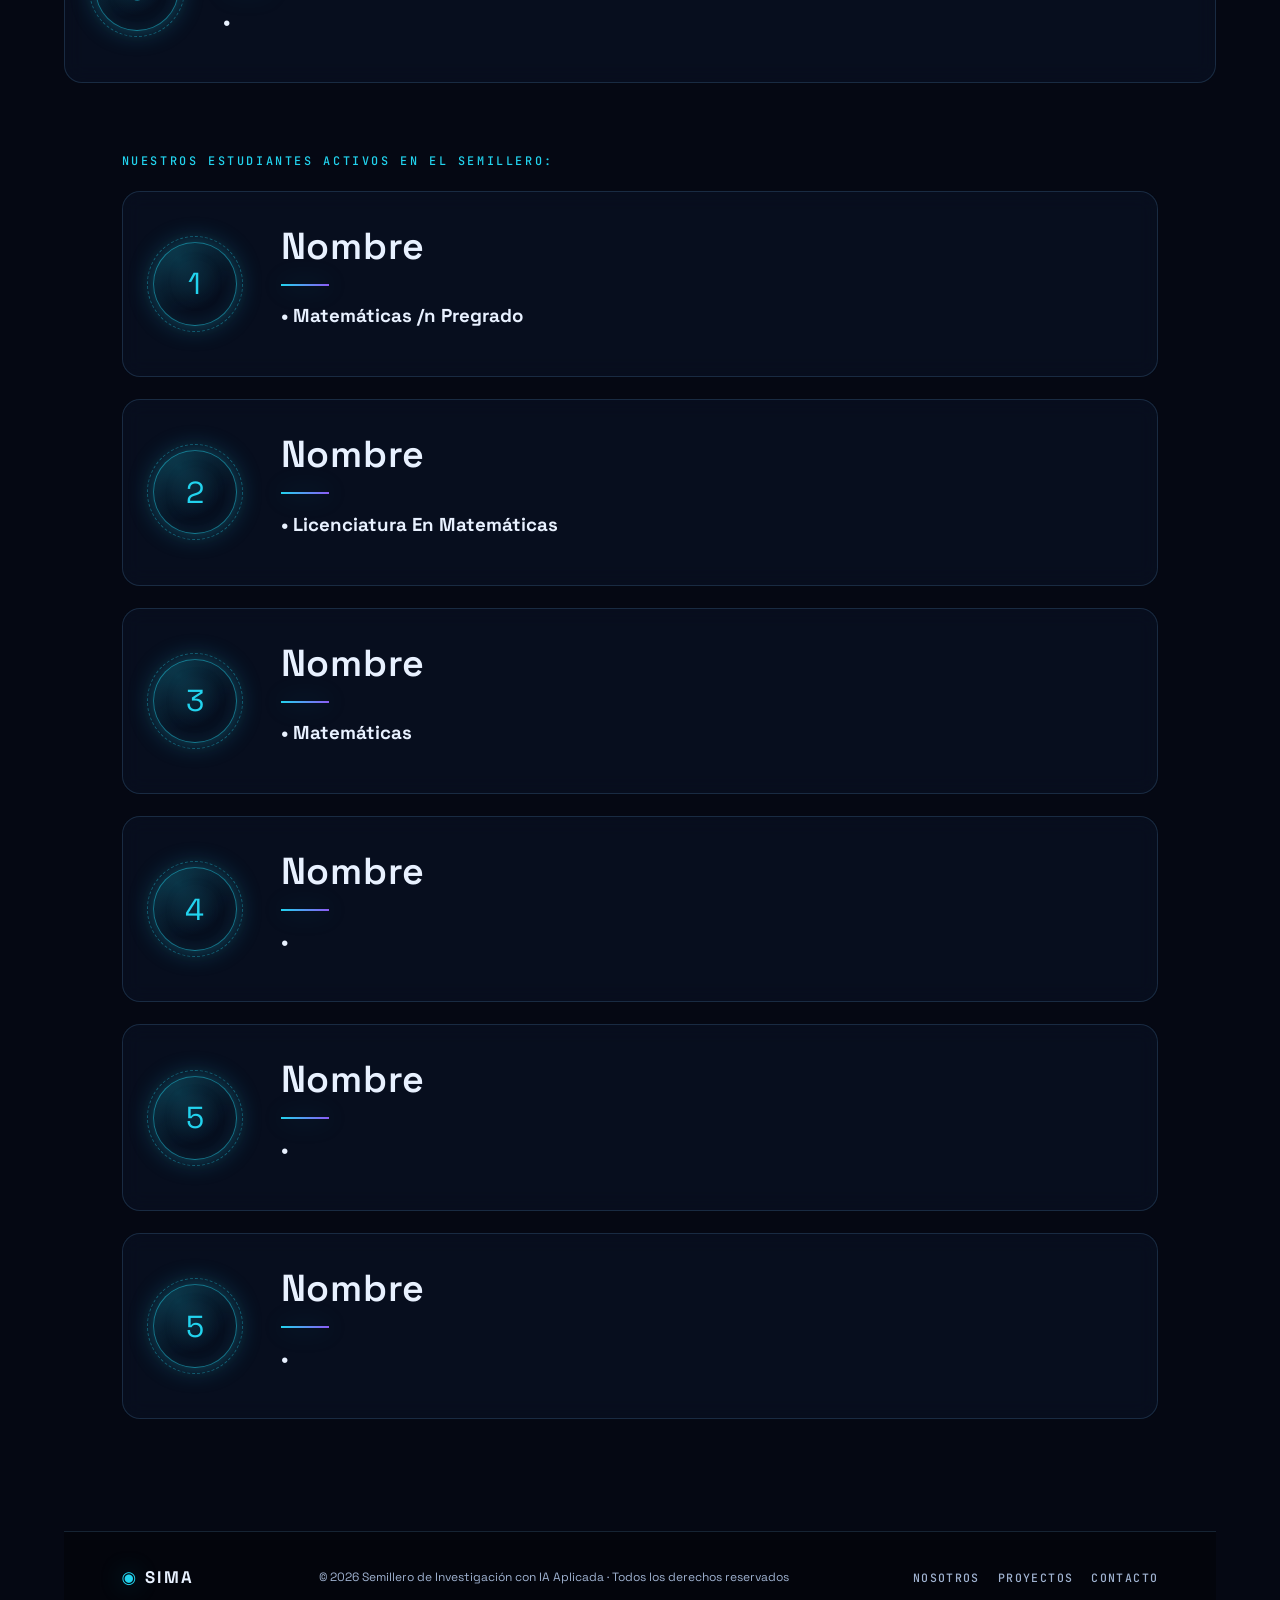
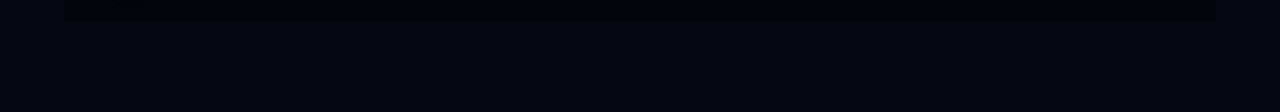
==== commit a73afb91: "Update Integrantes.html cambio #114" ====
--- a/Integrantes.html
+++ b/Integrantes.html
@@ -43,9 +43,9 @@
     <div class="info-icon">2</div>
     <div class="info-copy">
       <h2>Nombre</h2>
-      <p>
+      <h3>
 • Licenciatura En Matemáticas 
-      </p>
+      </h3>
     </div>
   </section>
 
@@ -53,9 +53,9 @@
     <div class="info-icon">3</div>
     <div class="info-copy">
       <h2>Nombre</h2>
-      <p>
+      <h3>
 • Matemáticas
-      </p>
+      </h3>
     </div>
   </section>
 
@@ -63,9 +63,9 @@
     <div class="info-icon">4</div>
     <div class="info-copy">
       <h2>Nombre</h2>
-      <p>
+      <h3>
 • 
-      </p>
+      </h3>
     </div>
   </section>
 
@@ -73,9 +73,9 @@
     <div class="info-icon">5</div>
     <div class="info-copy">
       <h2>Nombre</h2>
-      <p>
+      <h3>
 • 
-      </p>
+      </h3>
     </div>
   </section>
 
@@ -83,9 +83,9 @@
     <div class="info-icon">5</div>
     <div class="info-copy">
       <h2>Nombre</h2>
-      <p>
+      <h3>
 • 
-      </p>
+      </h3>
     </div>
   </section>
 
@@ -98,18 +98,18 @@
     <div class="info-icon">1</div>
     <div class="info-copy">
       <h2>Nombre</h2>
-      <p>
+      <h3>
 • Matemáticas /n Pregrado     
-      </p>
+      </h3>
     </div>
   </section>
     <section class="info-section" id="nombre-2">
     <div class="info-icon">2</div>
     <div class="info-copy">
       <h2>Nombre</h2>
-      <p>
+      <h3>
 • Licenciatura En Matemáticas
-      </p>
+      </h3>
     </div>
   </section>
 
@@ -117,9 +117,9 @@
     <div class="info-icon">3</div>
     <div class="info-copy">
       <h2>Nombre</h2>
-      <p>
+      <h3>
 • Matemáticas
-      </p>
+      </h3>
     </div>
   </section>
 
@@ -127,9 +127,9 @@
     <div class="info-icon">4</div>
     <div class="info-copy">
       <h2>Nombre</h2>
-      <p>
+      <h3>
 • 
-      </p>
+      </h3>
     </div>
   </section>
 
@@ -137,9 +137,9 @@
     <div class="info-icon">5</div>
     <div class="info-copy">
       <h2>Nombre</h2>
-      <p>
+      <h3>
 • 
-      </p>
+      </h3>
     </div>
   </section>
 
@@ -147,9 +147,9 @@
     <div class="info-icon">5</div>
     <div class="info-copy">
       <h2>Nombre</h2>
-      <p>
+      <h3>
 • 
-      </p>
+      </h3>
     </div>
   </section>
 
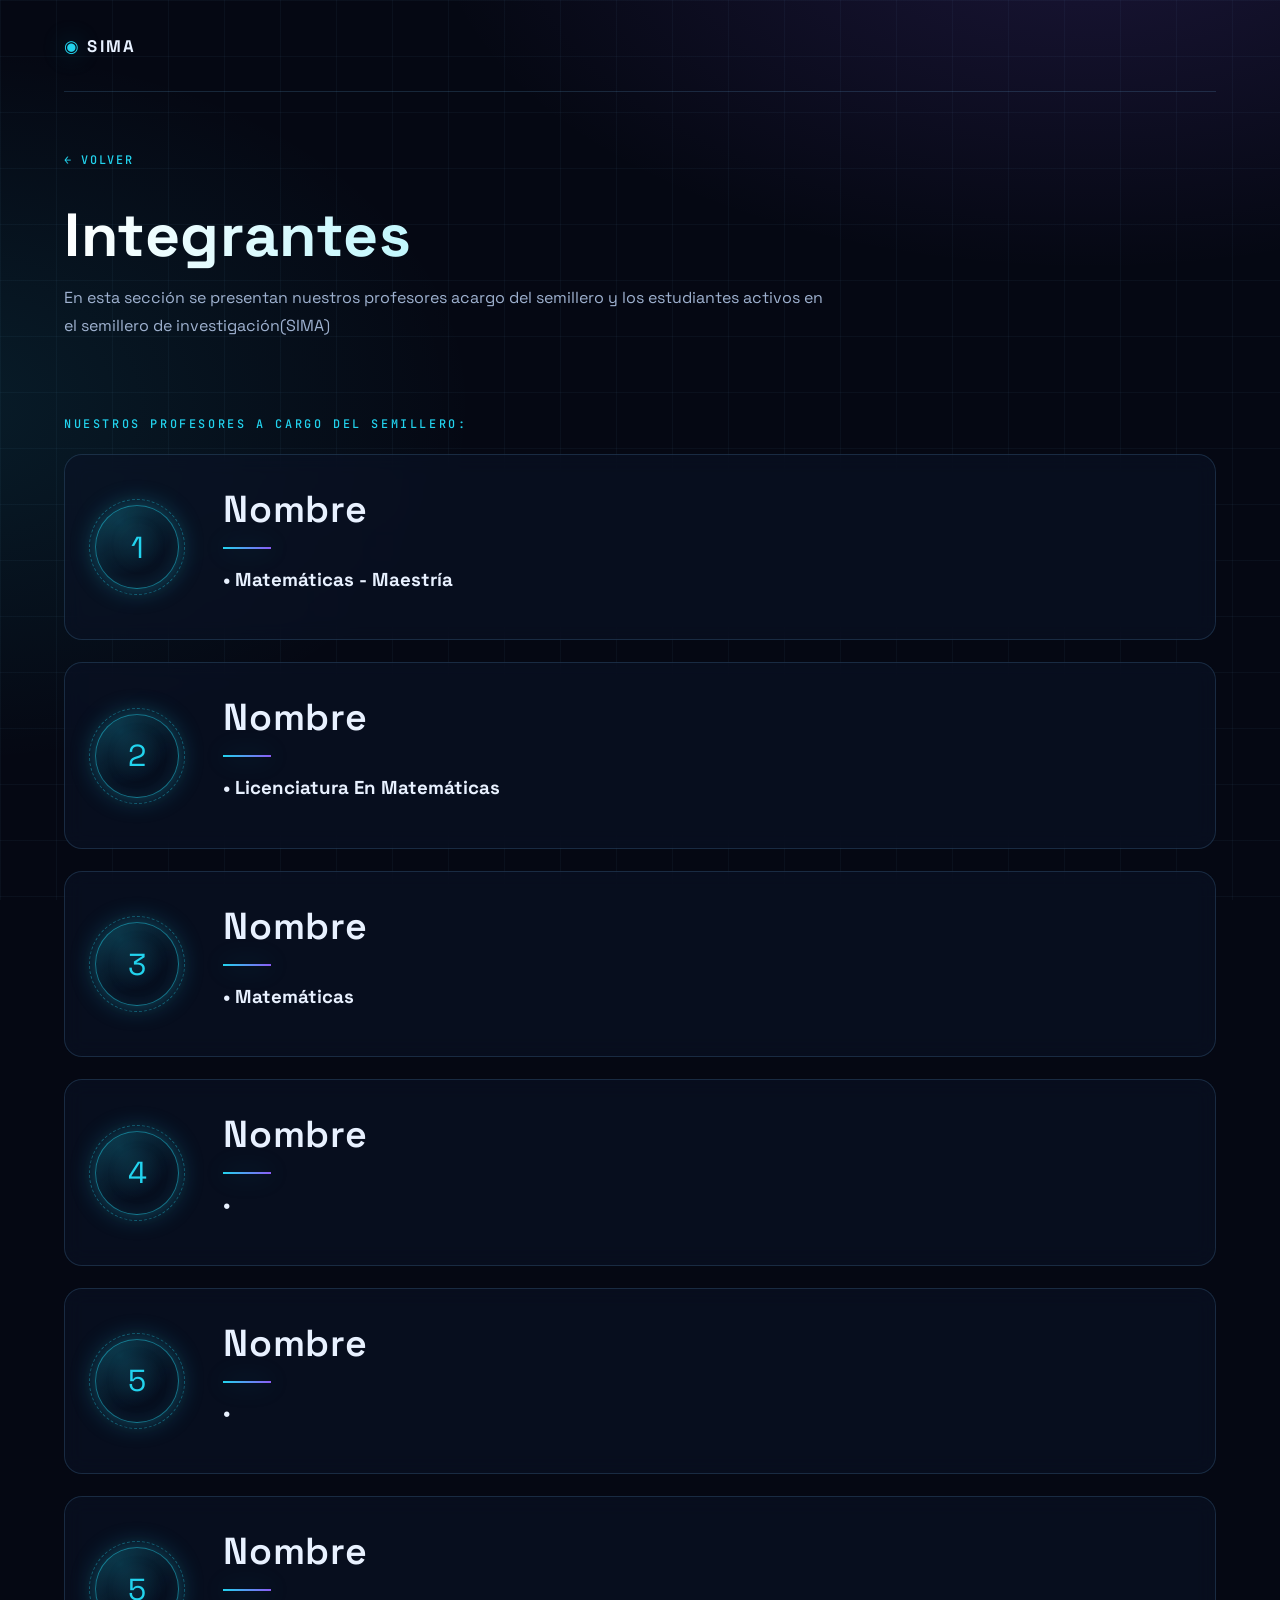
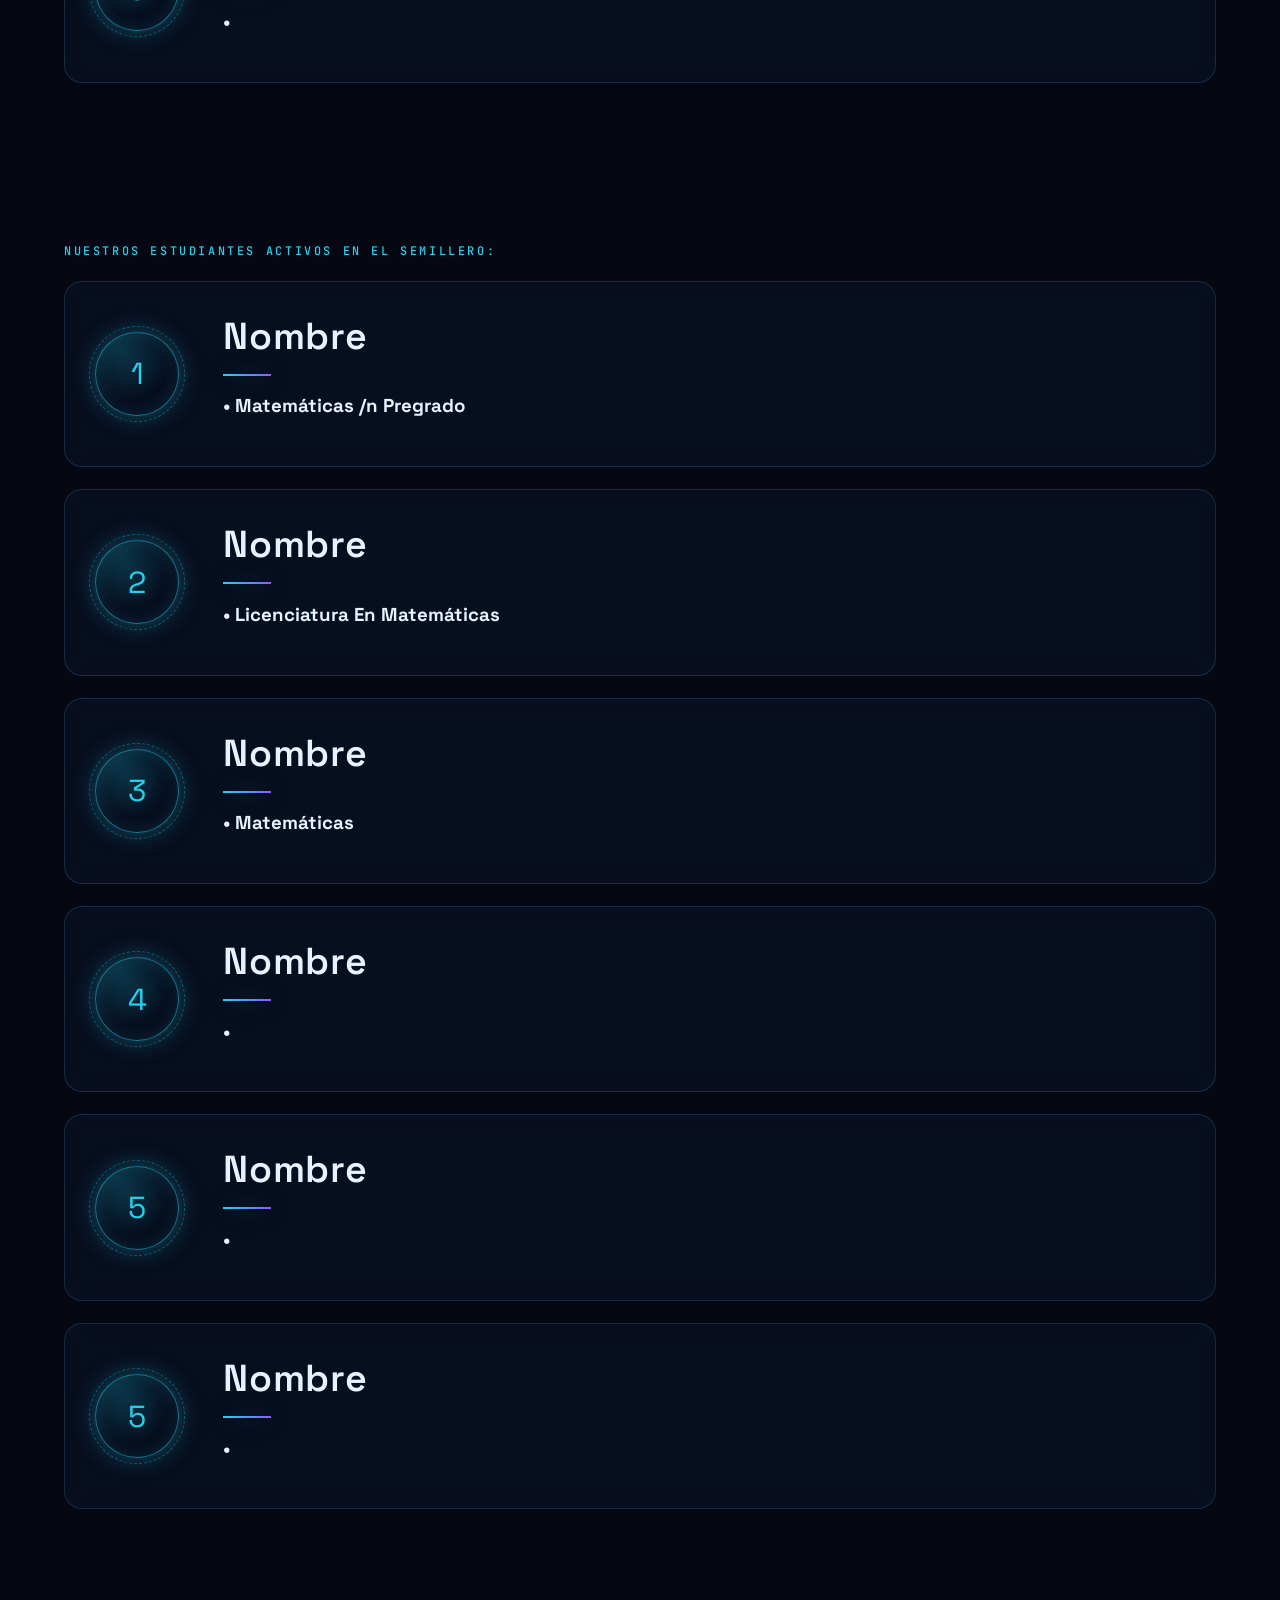
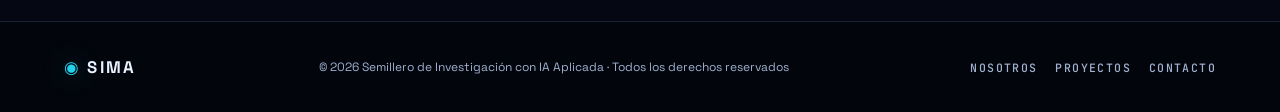
==== commit 2b464667: "Update Integrantes.html cmabio #115" ====
--- a/Integrantes.html
+++ b/Integrantes.html
@@ -89,7 +89,8 @@
     </div>
   </section>
 
-
+ </div>
+</main>  
 
 <main class="container project-list">
   <h2 class="list-title">Nuestros Estudiantes Activos en El Semillero:</h2>
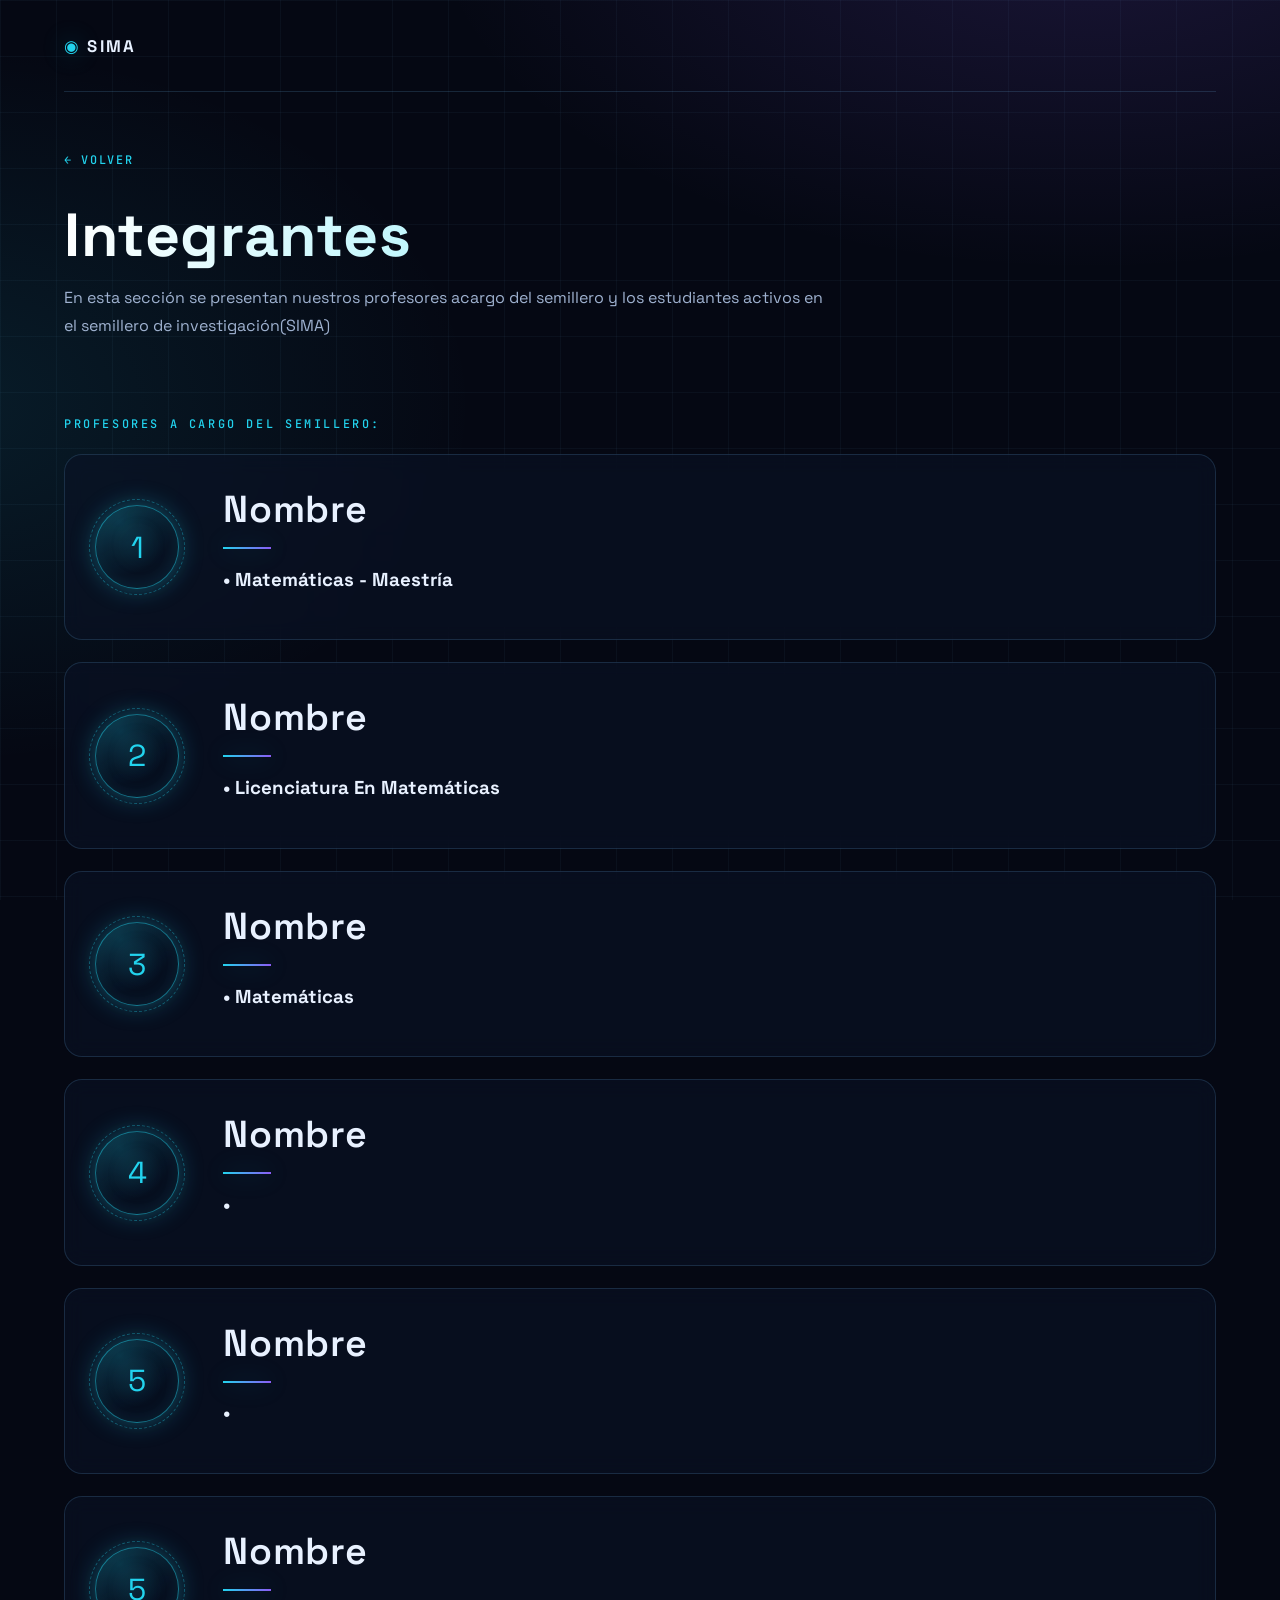
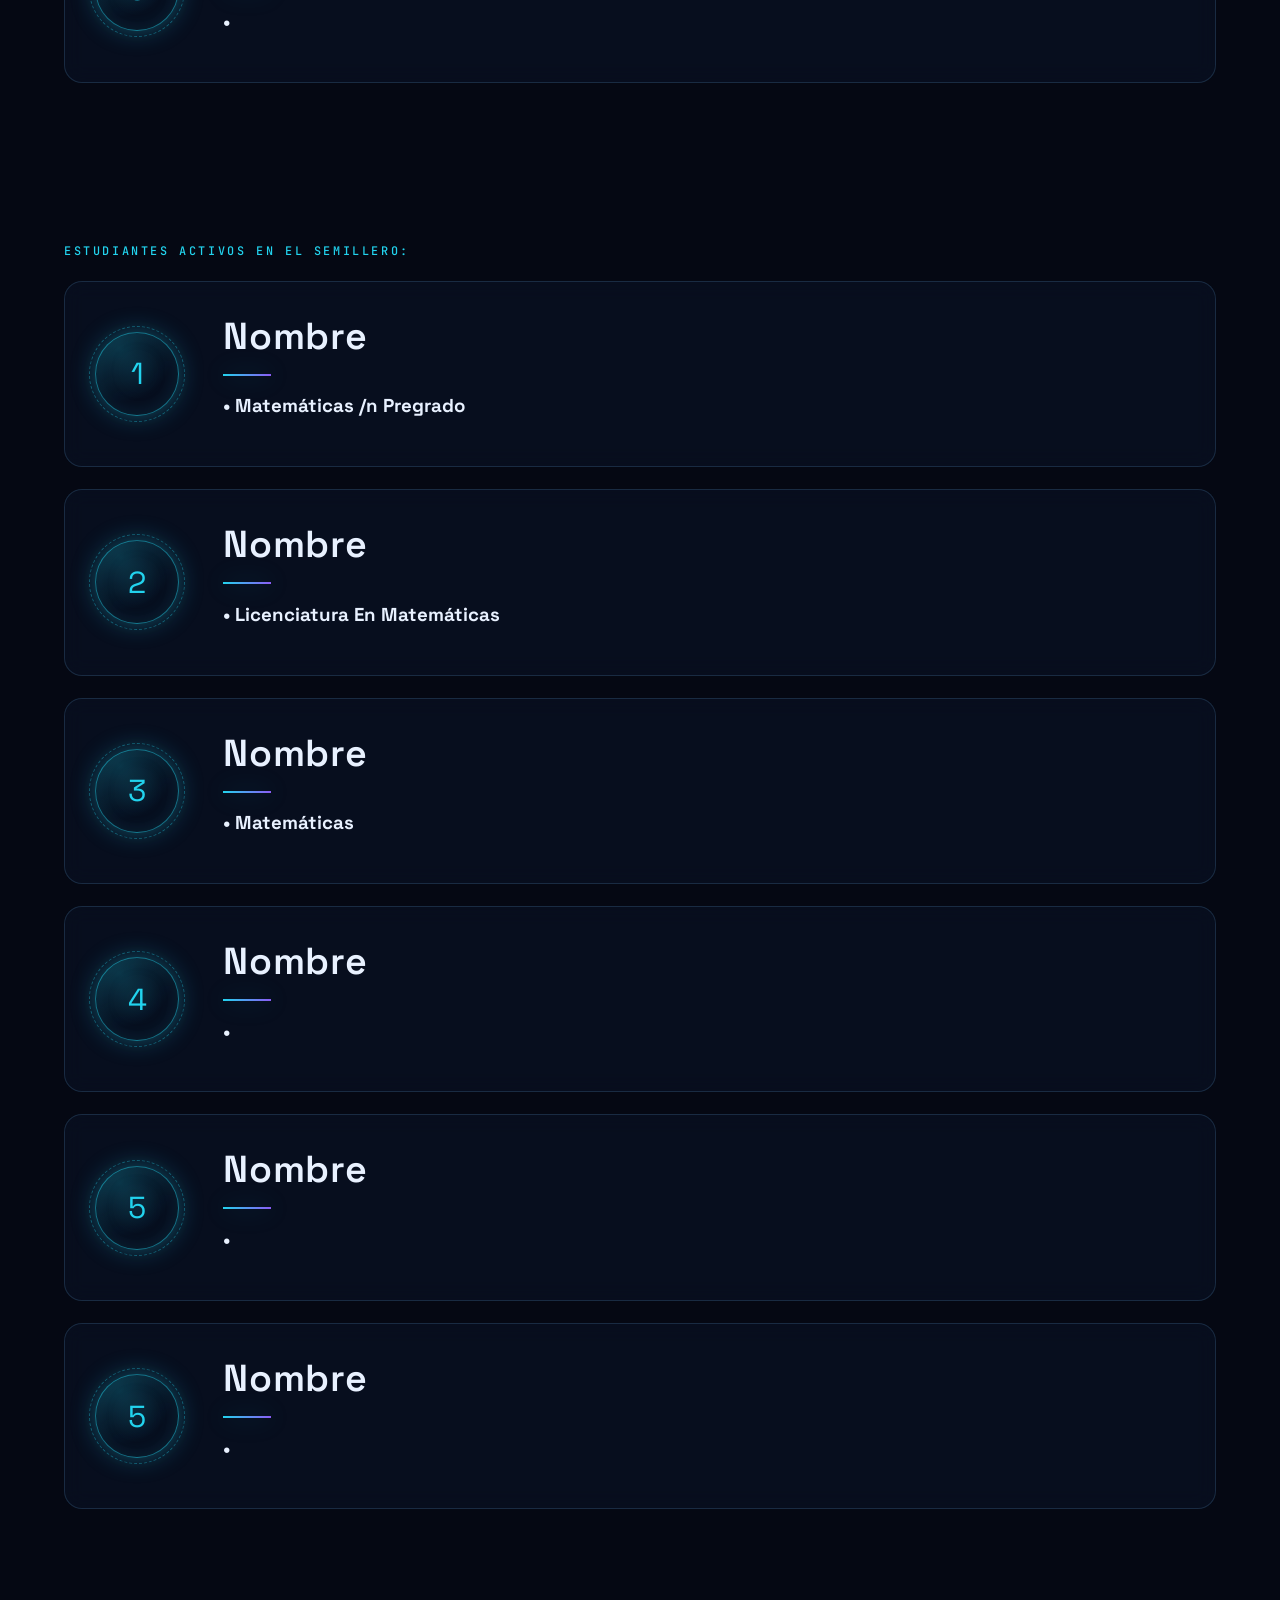
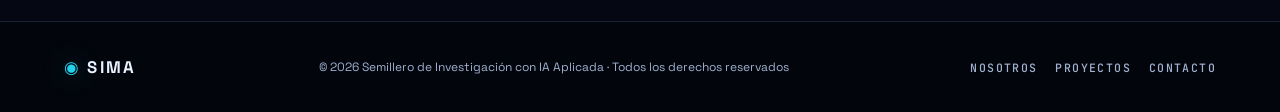
==== commit cbb4086a: "Update Integrantes.html cambio #118" ====
--- a/Integrantes.html
+++ b/Integrantes.html
@@ -27,7 +27,7 @@
 </div>
 
 <main class="container project-list">
-  <h2 class="list-title">Nuestros Profesores A Cargo Del Semillero:</h2>
+  <h2 class="list-title">Profesores A Cargo Del Semillero:</h2>
 
   <section class="info-section" id="nombre-1">
     <div class="info-icon">1</div>
@@ -88,12 +88,10 @@
       </h3>
     </div>
   </section>
-
- </div>
 </main>  
 
 <main class="container project-list">
-  <h2 class="list-title">Nuestros Estudiantes Activos en El Semillero:</h2>
+  <h2 class="list-title">Estudiantes Activos En El Semillero:</h2>
 
   <section class="info-section" id="nombre-1">
     <div class="info-icon">1</div>
@@ -153,7 +151,6 @@
       </h3>
     </div>
   </section>
-
   
 </main>
 
